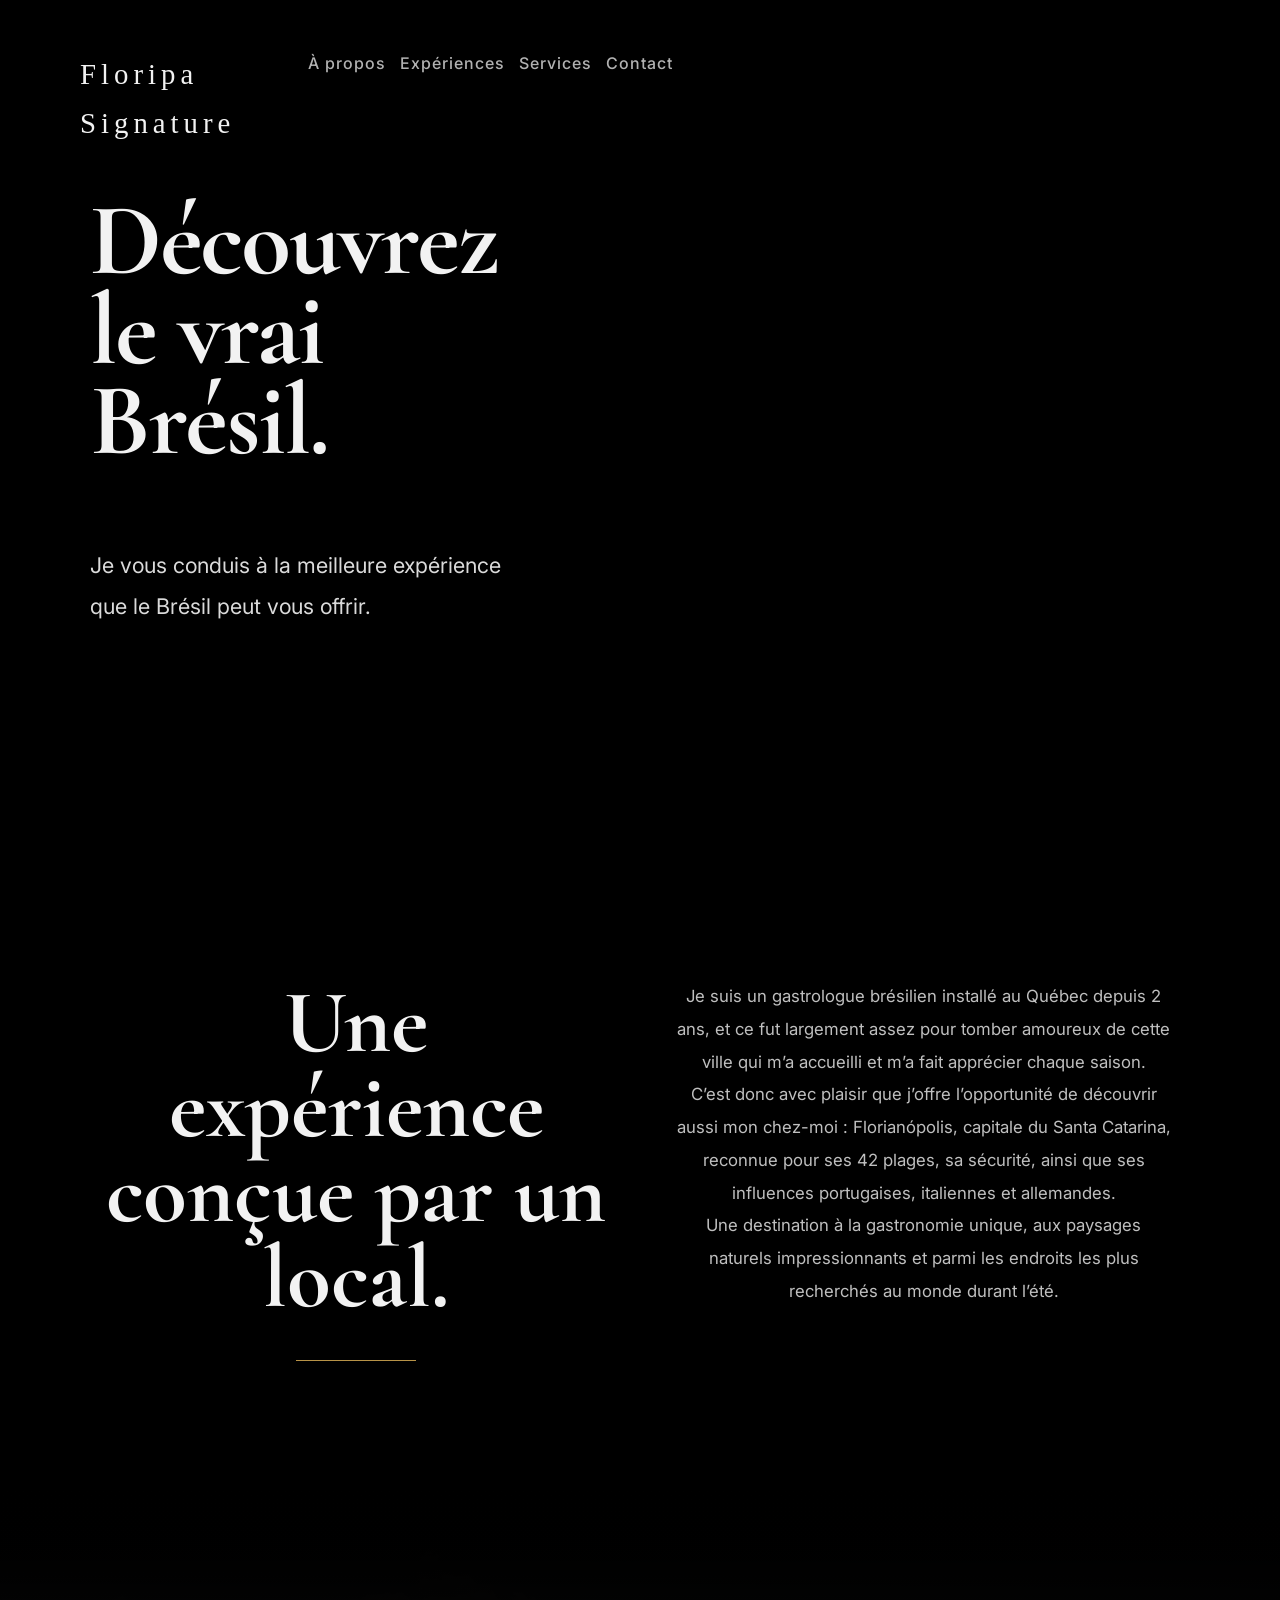
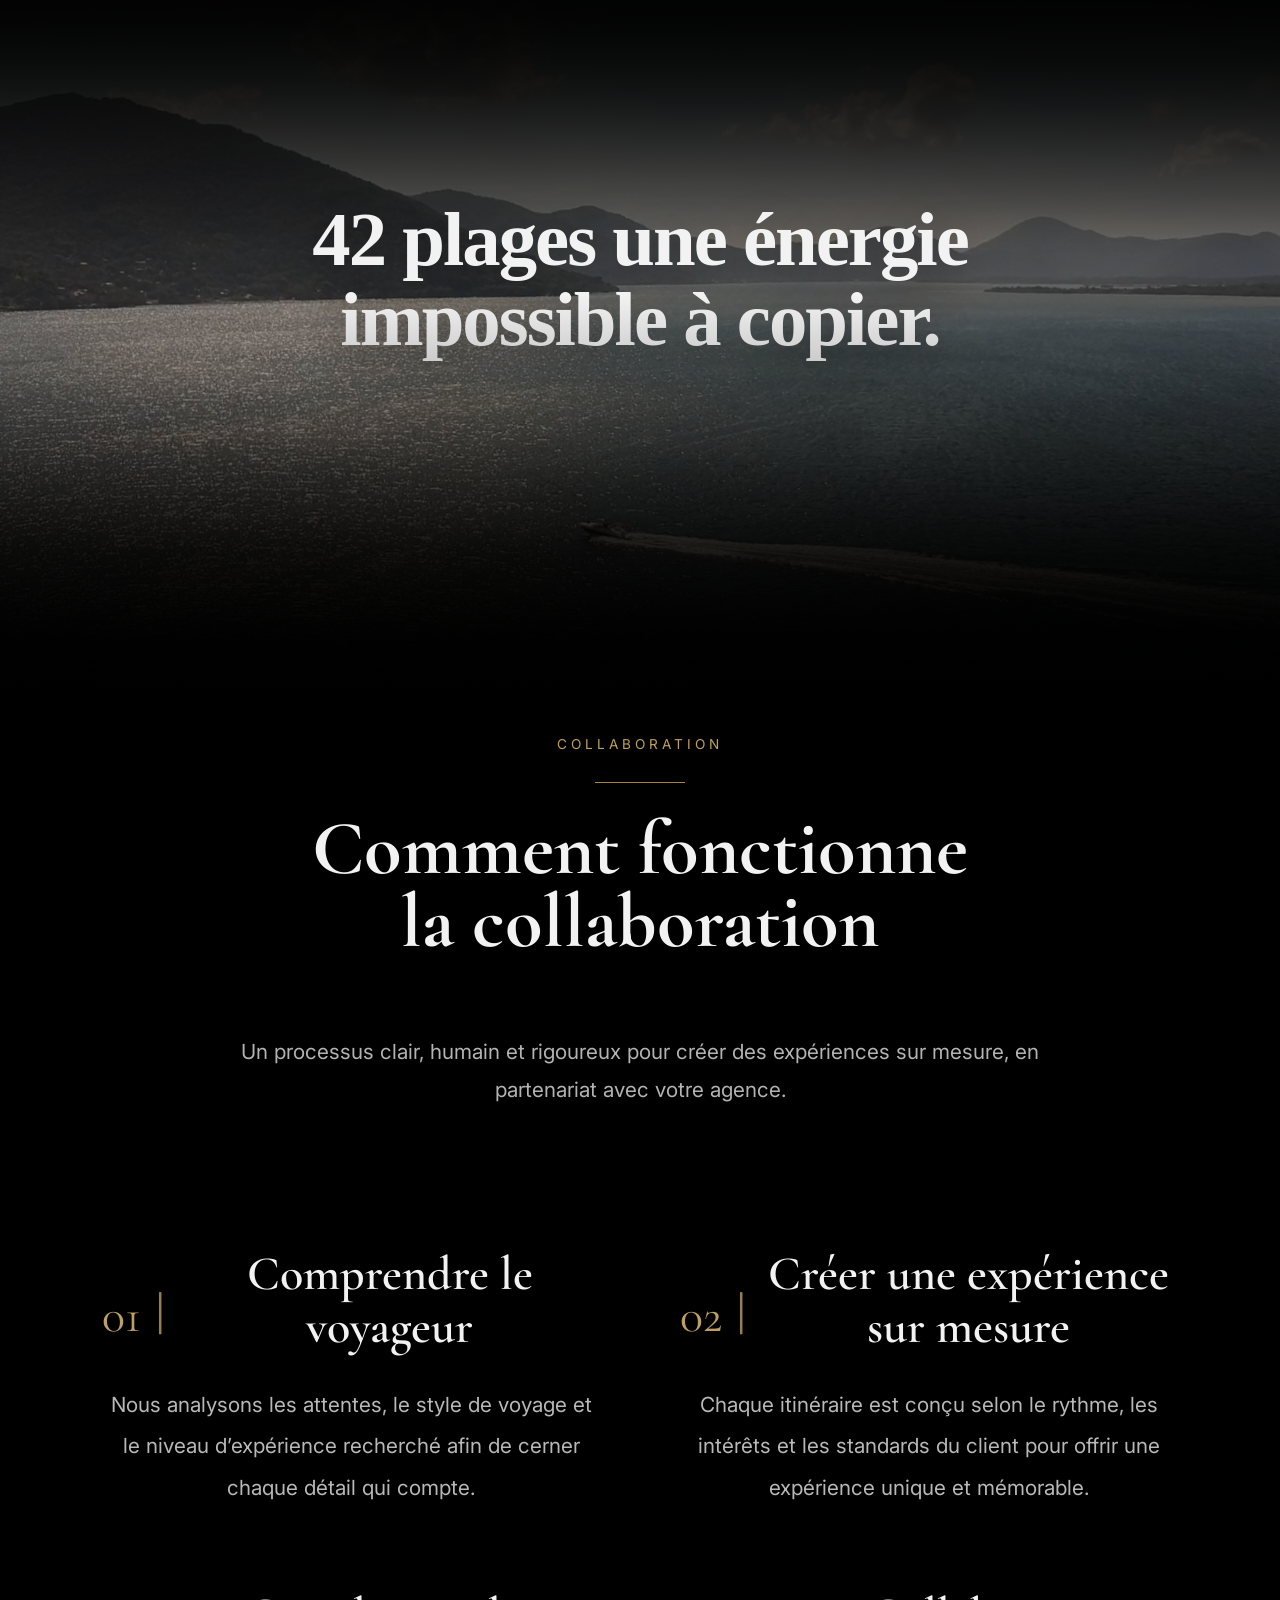
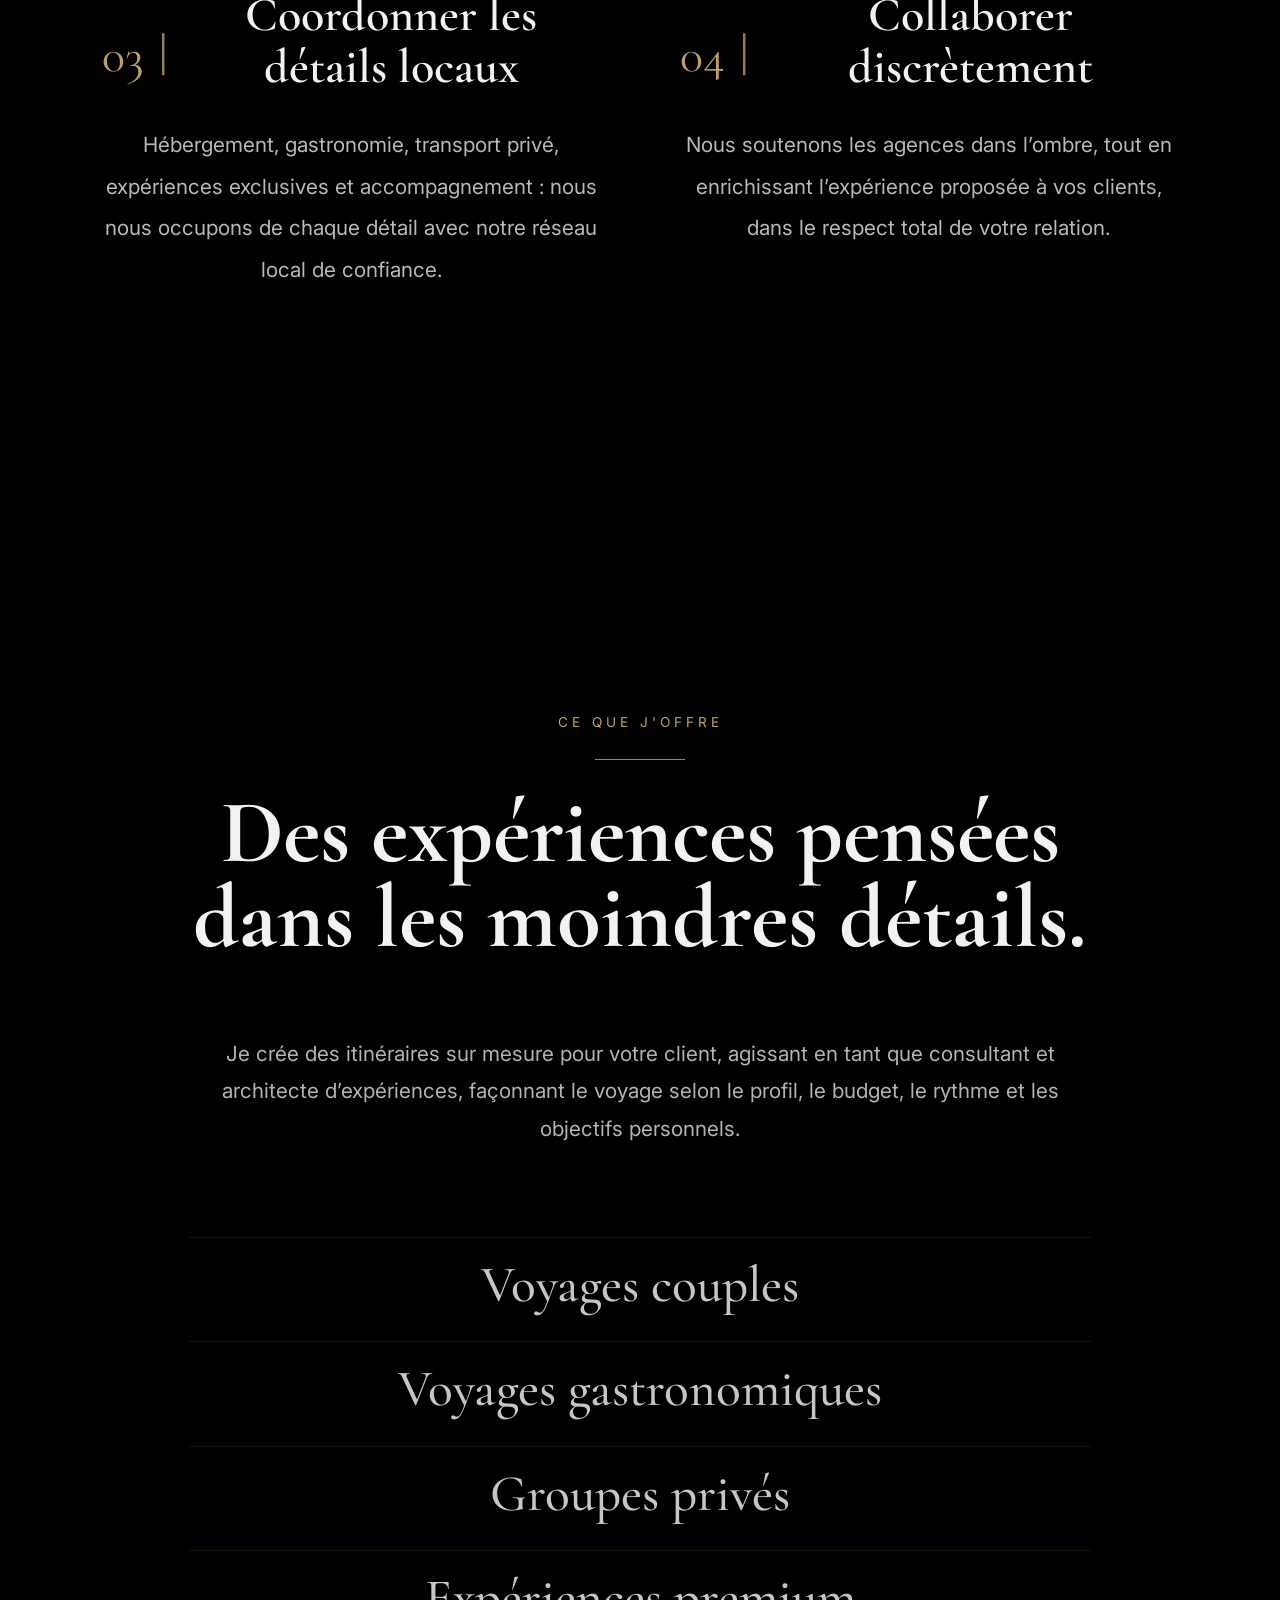
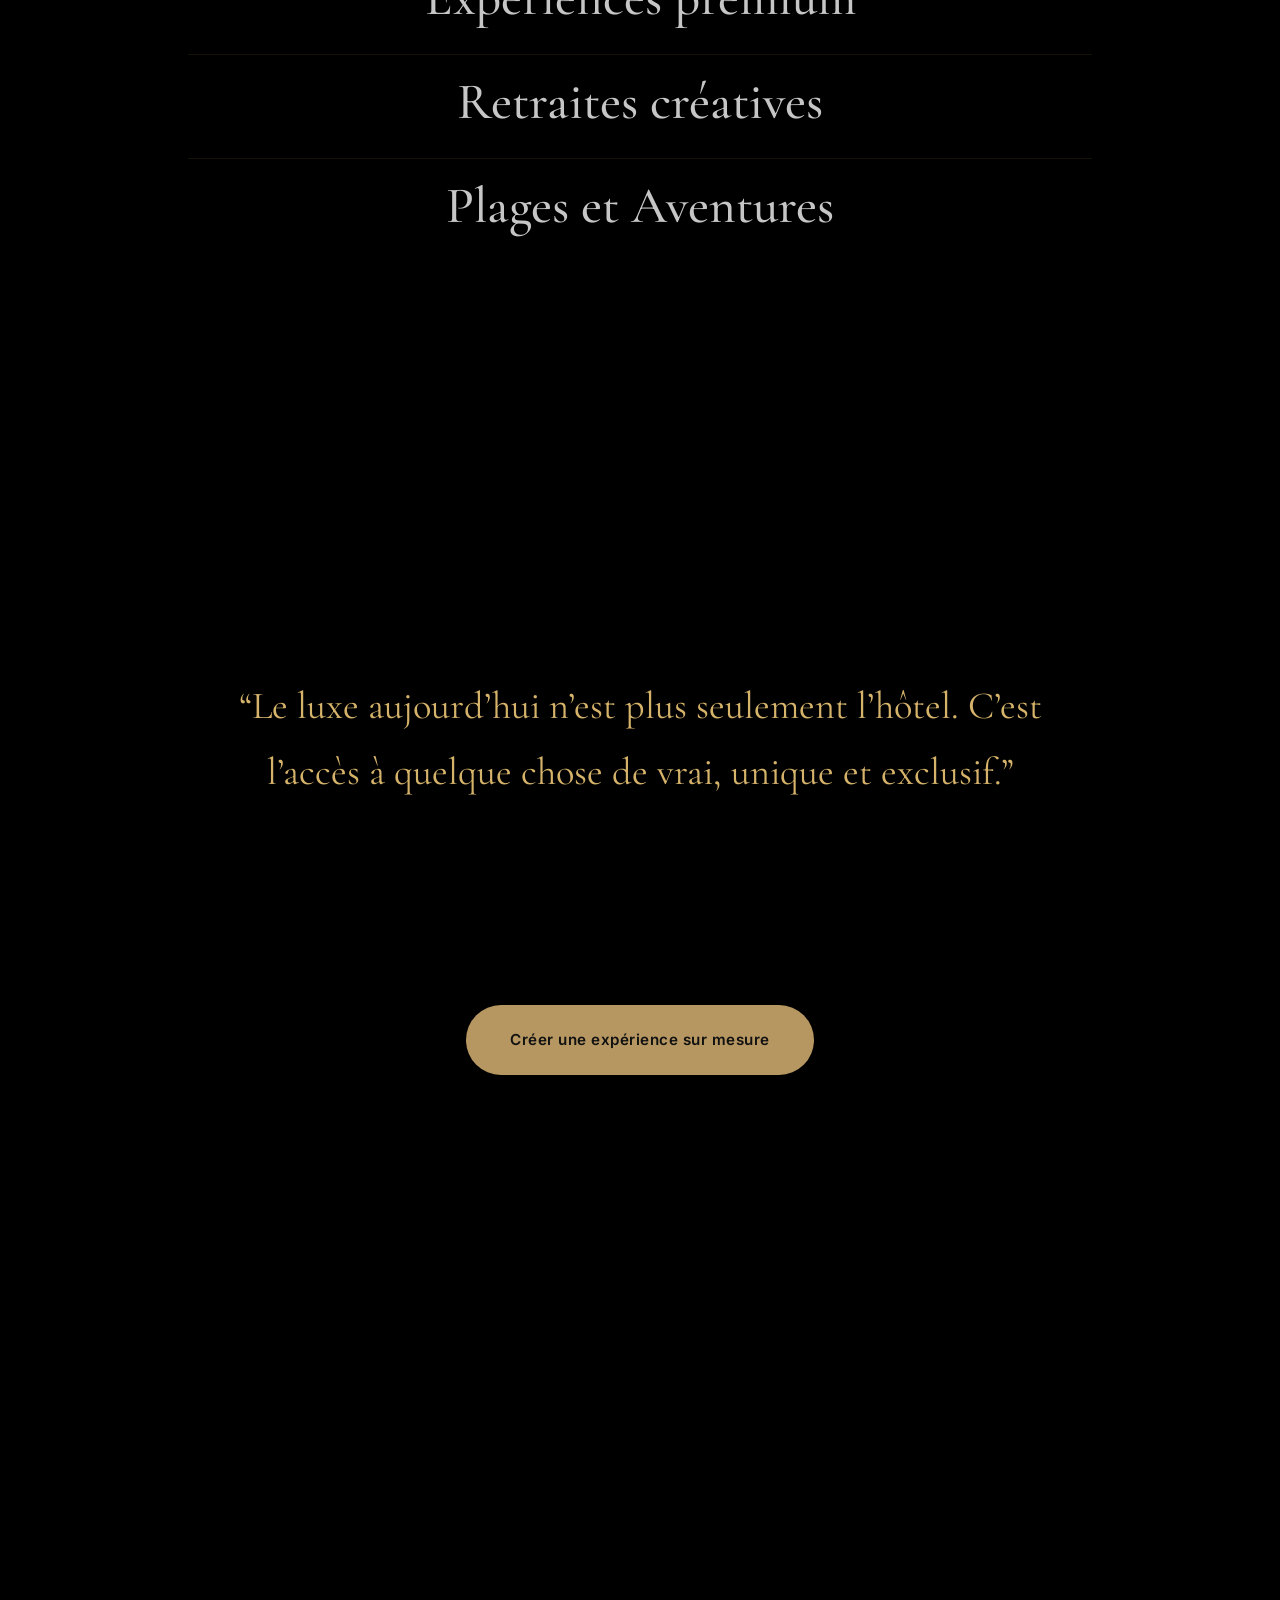
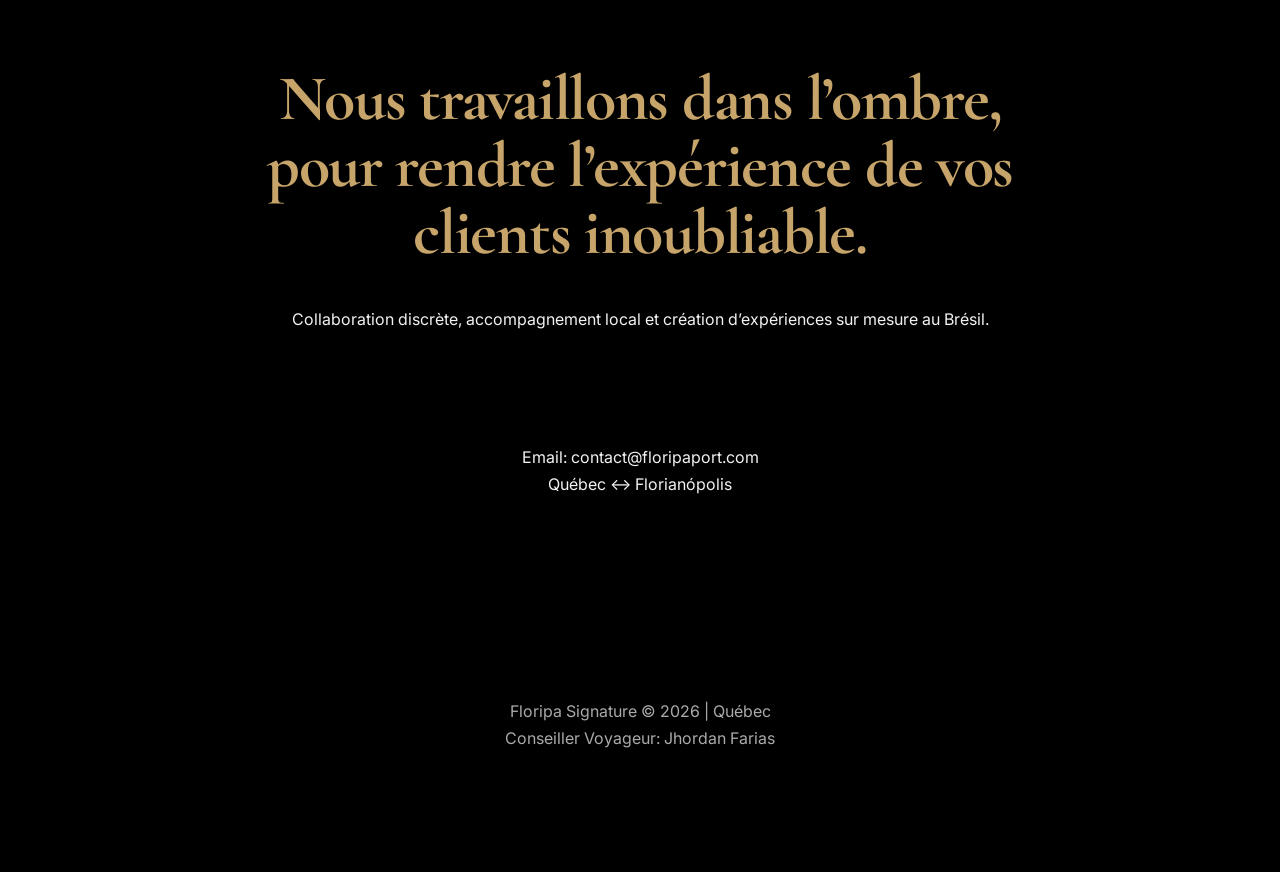
==== index.html @ 0a6359af "Refine cinematic CTA section and responsive luxury spacing" ====
<!DOCTYPE html>
<html lang="fr">
<head>

<meta charset="UTF-8">
<meta name="viewport" content="width=device-width, initial-scale=1.0">

<title>Floripa Port | Expériences Premium au Brésil</title>
<link rel="stylesheet" href="style.css">
<link rel="preconnect" href="https://fonts.googleapis.com">
<link rel="preconnect" href="https://fonts.gstatic.com" crossorigin>
<link href="https://fonts.googleapis.com/css2?family=Cormorant+Garamond:wght@300;400;500;600;700&family=Inter:wght@300;400;500;700&display=swap" rel="stylesheet"></head>
<body>
    
<header class="hero">

<video
    autoplay
    muted
    loop
    playsinline
    webkit-playsinline
    preload="metadata"
    poster="images/mobile-hero.jpg"
    class="hero-video"
>
    <source src="videos/floripa.mp4" type="video/mp4">

</video>

<div class="hero-grain"></div>

<nav>
        <div class="logo">Floripa Signature</div>
        <ul>
            <li><a href="#about">À propos</a></li>
            <li><a href="#experiences">Expériences</a></li>
            <li><a href="#services">Services</a></li>
            <li><a href="#contact">Contact</a></li>
        </ul>
    </nav>

    <div class="hero-content">
        <h1>Découvrez<br>
            le vrai<br>
            Brésil.
        </h1>


        <p class="subtitle">
            Je vous conduis à la meilleure expérience que le Brésil peut vous offrir.
        </p>




    </div>

    
</header>

<section class="section dark local-section" id="about">
    <div class="container">
        <div class="two-columns">
            <div>
                <h2>Une expérience conçue par un local.</h2>
                
            </div>
            <div>
                <p>
Je suis un gastrologue brésilien installé au Québec depuis 2 ans, et ce fut largement assez pour tomber amoureux de cette ville qui m’a accueilli et m’a fait apprécier chaque saison.
</p>

<p>
C’est donc avec plaisir que j’offre l’opportunité de découvrir aussi mon chez-moi : Florianópolis, capitale du Santa Catarina, reconnue pour ses 42 plages, sa sécurité, ainsi que ses influences portugaises, italiennes et allemandes.
</p>

<p>
Une destination à la gastronomie unique, aux paysages naturels impressionnants et parmi les endroits les plus recherchés au monde durant l’été.
</p>
                </p>
            </div>
        </div>
    </div>
</section>

<section class="section image-break">

    <div class="overlay">

        <h2>42 plages une énergie impossible à copier.</h2>        
        <div class="texture"></div>

    </div>

</section>

<section class="section" id="experiences">

    <div class="container">

<section class="process-section fade-section">

    <div class="section-header">

        <span class="section-tag">COLLABORATION</span>
    
        <h2>
            Comment fonctionne <br>
            la collaboration
        </h2>
        <p class="process-intro">

    Un processus clair, humain et rigoureux pour créer
    des expériences sur mesure, en partenariat avec votre agence.
</p>

    </div>

    <div class="process-grid">

<div class="process-item fade-up">

    <div class="process-content">

        <div class="process-inline">

            <span class="process-number">01</span>

            <span class="process-pipe">|</span>

            <h3>Comprendre le voyageur</h3>

        </div>

        <p>
            Nous analysons les attentes, le style de
            voyage et le niveau d’expérience
            recherché afin de cerner chaque détail
            qui compte.
        </p>

    </div>

</div>

<div class="process-item fade-up">

    <div class="process-content">

        <div class="process-inline">

            <span class="process-number">02</span>

            <span class="process-pipe">|</span>

            <h3>Créer une expérience sur mesure</h3>

        </div>

        <p>
            Chaque itinéraire est conçu selon le rythme,
            les intérêts et les standards du client pour
            offrir une expérience unique et mémorable.
        </p>

    </div>

</div>

<div class="process-item fade-up">

    <div class="process-content">

        <div class="process-inline">

            <span class="process-number">03</span>

            <span class="process-pipe">|</span>

            <h3>Coordonner les détails locaux</h3>

        </div>

        <p>
            Hébergement, gastronomie, transport privé,
            expériences exclusives et accompagnement :
            nous nous occupons de chaque détail avec
            notre réseau local de confiance.
        </p>

    </div>

</div>

<div class="process-item fade-up">

    <div class="process-content">

        <div class="process-inline">

            <span class="process-number">04</span>

            <span class="process-pipe">|</span>

            <h3>Collaborer discrètement</h3>

        </div>

        <p>
            Nous soutenons les agences dans l’ombre,
            tout en enrichissant l’expérience proposée
            à vos clients, dans le respect total de
            votre relation.
        </p>

    </div>

</div>

</section>


<section class="section gold-section" id="services">

    <div class="container">

        <div class="section-header">

            <span class="section-tag">
                CE QUE J'OFFRE
            </span>

            <h2>
    Des expériences pensées<br>
    dans les moindres détails.
            </h2>

            <p class="process-intro">

                Je crée des itinéraires sur mesure pour votre client, agissant en tant que consultant et architecte d’expériences, façonnant le voyage selon le profil, le budget, le rythme et les objectifs personnels.

            </p>

        </div>

        <div class="services-editorial">

    <h3>Voyages couples</h3>

    <h3>Voyages gastronomiques</h3>

    <h3>Groupes privés</h3>

    <h3>Expériences premium</h3>

    <h3>Retraites créatives</h3>

    <h3>Plages et Aventures</h3>

</div>

    </div>

</section>

<section class="section testimonial">
    <div class="container">
        <blockquote>
            “Le luxe aujourd’hui n’est plus seulement l’hôtel.
            C’est l’accès à quelque chose de vrai, unique et exclusif.”
        </blockquote>
    </div>
</section>

<section class="final-cta section">

    <a href="planification.html" class="final-cta-button">
        Créer une expérience sur mesure
    </a>

</section>

<section class="section contact-section" id="contact">
    <div class="container">

        <h2>
    Nous travaillons dans l’ombre,<br>
    pour rendre l’expérience de vos clients inoubliable.
        </h2>

        <p>
    Collaboration discrète, accompagnement local
    et création d’expériences sur mesure au Brésil.
       </p>

        <div class="contact-box">
            <p>Email: contact@floripaport.com</p>
            <p>Québec ↔ Florianópolis</p>
        </div>
    </div>
</section>

<footer>
    <p>Floripa Signature © 2026 | Québec</p> 
        </p>Conseiller Voyageur: Jhordan Farias</p>
</footer>

<script>

const faders = document.querySelectorAll('.fade-up');

const appearOnScroll = new IntersectionObserver((entries) => {

    entries.forEach((entry) => {

        if(entry.isIntersecting){

            entry.target.classList.add('show');

        }

    });

}, {
    threshold:0.15
});

faders.forEach((fader) => {

    appearOnScroll.observe(fader);

});

</script>

</body>

</html>
---- style.css ----
*{
    margin:0;
    padding:0;
    box-sizing:border-box;
}

html{
    scroll-behavior:smooth;
}

html,
body{
    overflow-x:hidden;
    width:100%;
}
body{
    background:#000;
    color:#f2f2f2;
    font-family:'Inter', sans-serif;
    line-height:1.7;
}

.hero{
    position:relative;
    min-height:100vh;

    overflow:hidden;

    background:#000;

    isolation:isolate;

    overflow:hidden;
}


.hero-video{
    position:absolute;
    inset:0;

    width:100%;
    height:100%;

    object-fit:cover;

    will-change:transform;

    display:block;

    z-index:0;
}

.hero-grain{

    position:absolute;

    inset:0;

    background-image:
    url("https://www.transparenttextures.com/patterns/asfalt-dark.png");

    opacity:.035;

    mix-blend-mode:soft-light;

    pointer-events:none;

    z-index:1;
}

.hero::after{
    content:"";

    position:absolute;

    left:0;
    right:0;
    bottom:0;

    height:180px;

    background:linear-gradient(
        to bottom,
        rgba(0,0,0,0) 0%,
        rgba(0,0,0,.18) 30%,
        rgba(0,0,0,.55) 65%,
        rgba(0,0,0,1) 100%
    );

    z-index:1;

    pointer-events:none;
}

.hero-content{
    position:relative;
    z-index:2;
}

nav{
    position:absolute;
    top:50px;
    left:0;

    width:100%;

    padding:0 80px;

    z-index:10;

    display:flex;
    justify-content:space-between;
    align-items:flex-start;
}


.logo{
    font-family:'Playfair Display', serif;
     font-size:1.8rem;
    letter-spacing:5px;
    font-weight:500;
}

nav ul{
    display:flex;
    flex-direction:row;
    flex-wrap:wrap;
    gap:14px;

    width:100%;

    justify-content:flex-start;
    align-items:center;

    list-style:none;
}

nav a{

    color:rgba(255,255,255,.82);

    font-size:1rem;

    letter-spacing:1px;

    font-weight:500;

    opacity:.85;

    text-decoration:none;

    transition:.35s ease;

    position:relative;
}

nav a:hover{

    color:#c6a46a;

    opacity:1;
}

.hero-content{
    position:relative;
    z-index:2;
    transform:translateY(35px);

    width:100%;
    max-width:520px;

    padding-left:7%;
    padding-top:140px;

    animation:fadeUp 1.2s ease;
}

.tag{
    text-transform:uppercase;
    letter-spacing:4px;
    color:#d6b36a;
    margin-bottom:20px;
}

h1{
    font-family:'Cormorant Garamond', serif;
    font-size:clamp(3.2rem, 8vw, 7rem);
    line-height:0.88;
    letter-spacing:-2px;
    margin-top:20px;
    margin-bottom:10px;

    text-shadow:
    0 4px 18px rgba(0,0,0,.35),
    0 1px 2px rgba(0,0,0,.25);

    animation:fadeUp 1.2s ease;
}

.subtitle{
    margin-top:80px;

    font-size:1.35rem;
    max-width:540px;
    opacity:.9;
    line-height:1.9em;

    text-shadow:
    0 2px 12px rgba(0,0,0,.45);

}

.btn{

    display:inline-flex;

    align-items:center;
    justify-content:center;

    margin-top:45px;

    padding:18px 34px;

    border-radius:999px;

    background:rgba(198,164,106,.92);

    color:#111;

    font-weight:600;

    letter-spacing:.5px;

    text-decoration:none;

    backdrop-filter:blur(12px);

    box-shadow:
    0 10px 35px rgba(0,0,0,.28);

    transition:
    transform .45s cubic-bezier(.19,1,.22,1),
    background .35s ease,
    box-shadow .45s ease;
}

.btn:hover{

    transform:translateY(-4px);

    background:#d2b278;

    box-shadow:
    0 18px 45px rgba(0,0,0,.35);
}

.section{
    padding:80px 8%;
}

#services{

    padding-top:0;

    padding-bottom:0;
}

.dark{
    background:#000;

    position:relative;
    overflow:hidden;
    isolation:isolate;
}

.dark::before{
    content:'';
    position:absolute;
    top:0;
    left:0;

    width:100%;
    height:520px;

    z-index:1;
    pointer-events:none;

    background:linear-gradient(
    to bottom,
    rgba(0,0,0,0) 0%,
    rgba(0,0,0,0.12) 12%,
    rgba(0,0,0,0.28) 28%,
    rgba(0,0,0,0.52) 48%,
    rgba(0,0,0,0.78) 68%,
    rgba(0,0,0,0.94) 86%,
    #000 100%
);

}

.dark::after{
    content:'';
    position:absolute;
    bottom:0;
    left:0;

    width:100%;
    height:520px;

    z-index:1;
    pointer-events:none;

   background:linear-gradient(
    to top,
    rgba(0,0,0,0) 0%,
    rgba(0,0,0,0.12) 12%,
    rgba(0,0,0,0.28) 28%,
    rgba(0,0,0,0.52) 48%,
    rgba(0,0,0,0.78) 68%,
    rgba(0,0,0,0.94) 86%,
    #000 100%
);

}


.container{
    max-width:1200px;
    margin:auto;
    position:relative;
    z-index:3;
}

.two-columns{
    display:grid;
    grid-template-columns:1fr 1fr;
    gap:60px;
}

h2{
    font-family:'Playfair Display', serif;
    font-size:3rem;
    margin-bottom:30px;
}

.center{
    text-align:center;
}

.cards{

    display:flex;

    flex-direction:column;

    gap:40px;

    margin-top:40px;

}

.card{

    background:transparent;

    border:none;

    padding:0;

    border-radius:0;

    transition:.4s ease;

    position:relative;

    overflow:visible;

    text-align:left;
}

.card::before{

    content:'';

    position:absolute;

    top:0;
    left:-100%;

    width:120%;
    height:1px;

    background:linear-gradient(
        to right,
        transparent,
        rgba(212,175,55,.6),
        transparent
    );

    transition:.8s ease;
}

.card:hover{

    transform:translateX(12px);

}

.card:hover h3{

    color:#d6b36a;
}

.card h3{

    font-family:'Cormorant Garamond', serif;

    font-size:clamp(2.2rem, 4vw, 3.5rem);

    font-weight:500;

    line-height:1;

    letter-spacing:-1px;

    color:#f5f1ea;

    margin-bottom:40px;

    transition:.4s ease;
}

.image-break{

margin-bottom:-90px;
    
    position:relative;

    isolation:isolate;

    min-height:90vh;

    padding:0;

    z-index:2;

background-image:
linear-gradient(
    to bottom,

    rgba(0,0,0,1) 0%,
    rgba(0,0,0,0.96) 10%,
    rgba(0,0,0,0.82) 22%,
    rgba(0,0,0,0.55) 38%,
    rgba(0,0,0,0.18) 52%,

    rgba(0,0,0,0.18) 68%,
    rgba(0,0,0,0.45) 82%,
    rgba(0,0,0,0.72) 92%,
    rgba(0,0,0,0.92) 97%,
    rgba(0,0,0,1) 100%
),

url("images/lagoa-hero.jpg");

    background-size:cover;
    background-position:center;
    background-repeat:no-repeat;

    display:flex;
    align-items:center;
    justify-content:center;

    text-align:center;

    overflow:visible;

}

#experiences{
    margin-top:-420px;
    padding-top:0;
    position:relative;
    z-index:5;
}

#experiences .container{
    padding-top:420px;
}

.image-break::before{
    content:'';
    position:absolute;
    top:0;
    left:0;

    width:100%;
    height:380px;

    pointer-events:none;
    z-index:2;

    background:linear-gradient(
        to bottom,
        #000 0%,
        rgba(0,0,0,0.96) 18%,
        rgba(0,0,0,0.82) 38%,
        rgba(0,0,0,0.55) 58%,
        rgba(0,0,0,0.18) 82%,
        rgba(0,0,0,0) 100%
    );
}

.image-break::after{
    content:'';
    position:absolute;
    bottom:0;
    left:0;

    width:100%;
    height:420px;

    pointer-events:none;
    z-index:2;

    background:
    linear-gradient(
        to top,
        #000 0%,
        rgba(0,0,0,0.96) 18%,
        rgba(0,0,0,0.82) 38%,
        rgba(0,0,0,0.55) 58%,
        rgba(0,0,0,0.18) 82%,
        rgba(0,0,0,0) 100%
    );
}

.image-break .texture{
    position:absolute;
    inset:0;

    background-image:
    url("https://www.transparenttextures.com/patterns/asfalt-dark.png");

    opacity:0.08;

    mix-blend-mode:soft-light;

    pointer-events:none;

    z-index:3;
}

.overlay h2{

    font-size:clamp(3rem, 6vw, 5.5rem);

    max-width:900px;

    line-height:1.05;

    letter-spacing:-2px;

    font-family:'Playfair Display', serif;

    text-shadow:0 15px 45px rgba(0,0,0,0.45);

    animation:fadeText 2s ease;

    position:relative;
    display:flex;
    
    align-items:center;
    
    justify-content:center;
    
    min-height:90vh;

z-index:2;

}

.gold-section{

    background:#000;

    padding-top:80px;

    padding-bottom:120px;
}


.section-tag{

    display:block;

    font-size:.85rem;

    letter-spacing:4px;

    margin-bottom:30px;

    color:#d6b36a;

    opacity:.9;
}

.section-header{

    text-align:center;
}

/* SERVICES EDITORIAL */

.services-editorial{

    margin-top:90px;

    display:flex;

    flex-direction:column;

    gap:8px;
}

.services-editorial h3{

    font-family:'Cormorant Garamond', serif;

    font-size:clamp(2rem, 4vw, 3.2rem);

    font-weight:500;

    line-height:1;

    color:#f2f2f2;

    opacity:.82;

    transition:.4s ease;

    text-align:center;

    padding:22px 0;

    border-top:1px solid rgba(212,175,55,.12);
}

.services-editorial h3:hover{

    color:#d6b36a;

    letter-spacing:1px;

    opacity:1;
}

#services h2{

    text-align:center;

    font-family:'Cormorant Garamond', serif;

    font-size:clamp(4rem, 7vw, 6.5rem);

    line-height:.95;

    margin-bottom:10px;
}

.local-section{

    text-align:center;
}

.local-section h2{

    max-width:900px;

    margin:0 auto 34px;

    font-family:'Cormorant Garamond', serif;

    font-size:clamp(4rem, 7vw, 6.5rem);

    line-height:.95;
}

.local-section h2::after{

    content:'';

    display:block;

    width:120px;
    height:1px;

    background:#b89347;

    margin:40px auto 0;
}

.local-section p{

    max-width:900px;

    margin:0 auto;

    font-size:1.2rem;

    line-height:2;

    color:rgba(255,255,255,.75);
}

.local-section p{

    font-size:1.05rem;

    line-height:1.95;

    max-width:100%;

    padding:0 6px;
}

.testimonial{

    text-align:center;

    padding-top:0;
}


blockquote{

    font-family:'Cormorant Garamond', serif;
    font-size:2.4rem;
    max-width:900px;
    margin:auto;
    color:#d6b36a;
}

.contact-section h2{

    font-size:clamp(3rem, 5vw, 5.2rem);

    line-height:1.05;

    max-width:1100px;

    margin:0 auto 40px;

    font-family:'Cormorant Garamond', serif;

    color:#c6a46a;

    letter-spacing:-0.02em;

    text-wrap:balance;

    text-align:center;
}

.contact-section{

    text-align:center;

    padding-bottom:120px;
}

.contact-box{

    margin:70px auto 0;

    background:#000;

    padding:40px 20px;

    border-radius:20px;

    text-align:center;

    max-width:700px;
}

/* FINAL CTA */

.final-cta{

    display:flex;

    justify-content:center;

    align-items:center;

    padding:120px 24px 90px;

    background:#000;
}

.final-cta-button{

    display:inline-flex;

    align-items:center;

    justify-content:center;

    padding:22px 44px;

    border-radius:999px;

    background:rgba(198,164,106,.92);

    color:#111;

    font-size:.95rem;

    font-weight:600;

    letter-spacing:.5px;

    text-decoration:none;

    transition:
    transform .45s cubic-bezier(.19,1,.22,1),
    background .35s ease,
    box-shadow .45s ease;

    box-shadow:
    0 12px 35px rgba(0,0,0,.28);
}

.final-cta-button:hover{

    transform:translateY(-4px);

    background:#d2b278;

    box-shadow:
    0 20px 45px rgba(0,0,0,.35);
}

footer{
    padding:40px;
    text-align:center;
    opacity:.7;
}


/* RESPONSIVIDADE */

@keyframes fadeText{

    from{
        opacity:0;
        transform:translateY(40px);
    }

    to{
        opacity:1;
        transform:translateY(0);
    }
}

/* SCROLL FADE */

.fade-up{

    opacity:0;

    transform:translateY(30px);

    transition:
opacity 1.4s ease,
transform 1.4s cubic-bezier(.19,1,.22,1);
}

.fade-up.show{

    opacity:1;

    transform:translateY(0);
}

/* PROCESS SECTION */

.process-section{

    padding:18px 0 0;
    background:#000;
    position:relative;
    overflow:hidden;
}

.process-section .hero-video{
    position:absolute;
    inset:0;
    width:100%;
    height:100%;
    object-fit:cover;
    z-index:0;
}

.process-grid{

    display:grid;
    
    grid-template-columns:repeat(2, minmax(0, 1fr));

    gap:80px 80px;

    margin-top:140px;

    width:100%;

    max-width:1600px;

    margin-left:auto;
    
    margin-right:auto;
}

.process-item p{

    font-size:1.25rem;
    line-height:2;
    color:rgba(255,255,255,.82);
    max-width:520px;
}

.process-item{
    display:flex;
    align-items:flex-start;
    gap:50px;
    text-align:center;
}



.process-number{

    font-size:7rem;
    color:#c8a96b;
    opacity:.95;

    line-height:.9;
    min-width:120px;

    font-family:'Cormorant Garamond', serif;
}
.process-inline{

    display:flex;

    align-items:center;

    justify-content:flex-start;

    gap:14px;

    flex-wrap:nowrap;
}

.process-pipe{

    color:#c8a96b;

    font-size:2.2rem;

    opacity:.75;

    transform:translateY(-2px);

}

.process-divider{

    width:70px;

    height:1px;

    background:#c8a96b;

    opacity:.7;
}

.process-inline .process-number{

    font-size:3rem;

    min-width:auto;

    line-height:1;
}

.process-inline h3{

    margin-bottom:0;
}

.process-content{

    max-width:700px;

    position:relative;

    z-index:2;

    margin:0 auto;
}

.process-item h3{

    font-size:3rem;
    line-height:1.1;
    margin-bottom:30px;
    font-family:'Cormorant Garamond', serif;
    font-weight:600;
}

.process-content p{

    font-size:1.30rem;

    line-height:2;

    color:rgba(255,255,255,.72);
}

.process-intro{

    max-width:850px;

    margin:75px auto 0;

    text-align:center;

    font-size:1.3rem;

    line-height:1.8;

    color:rgba(255,255,255,.7);
}

.section-tag::after{

    content:'';

    display:block;

    width:90px;
    height:1px;

    background:#b89347;

    margin:25px auto 0;
}

.process-section h2{

    font-size:clamp(4rem, 6vw, 6.5rem);

    line-height:.95;

    font-family:'Cormorant Garamond', serif;

    max-width:900px;

    margin:0 auto;
}

/*form section */

.planning-form-section{
    padding:80px 8% 100px;
    margin-top:-40px;
}

select option{
    background:#0a0a0a;
    color:white;
}

.planning-form{
    max-width:900px;
    margin:auto;
}

.form-group{
    display:flex;
    flex-direction:column;
    margin-bottom:40px;
}

.form-group label{
    margin-bottom:14px;
    font-size:.9rem;
    letter-spacing:2px;
    text-transform:uppercase;
    color:#c8a96b;
}

.form-group input,
.form-group select,
.form-group textarea{

    background:transparent;
    border:1px solid rgba(255,255,255,.12);

    padding:22px;

    color:white;

    font-size:1rem;

    border-radius:18px;

    outline:none;

    transition:.4s ease;
}

.form-group textarea{
    min-height:220px;
    resize:none;
}

.form-group input:focus,
.form-group select:focus,
.form-group textarea:focus{

    border-color:#c8a96b;

    box-shadow:0 0 30px rgba(200,169,107,.08);
}

.gold-button{

    display:inline-flex;
    align-items:center;
    justify-content:center;

    padding:24px 48px;

    border-radius:999px;

    background:#c8a96b;
    color:black;

    font-size:1rem;
    font-weight:600;

    letter-spacing:1px;

    transition:.4s ease;

    cursor:pointer;

    margin-top:40px;
}

.gold-button:hover{

    transform:translateY(-4px);

    box-shadow:
    0 10px 40px rgba(200,169,107,.25);
}

/* HERO FORM PAGE */

.form-hero{
    position:relative;
    min-height:100vh;

    overflow:visible;

    display:flex;
    flex-direction:column;
}

.form-hero .hero-video{
    position:absolute;
    top:0;
    left:0;

    width:100%;
    height:100%;

    object-fit:cover;

    z-index:0;
}

.hero-overlay{
    position:absolute;
    inset:0;

    background:linear-gradient(
        to bottom,
        rgba(0,0,0,.35),
        rgba(0,0,0,.55),
        #000
    );

    z-index:1;
}

.form-hero nav{
    position:absolute;
    top:50px;
    left:0;

    width:100%;

    padding:0 80px;

    z-index:10;

    display:flex;
    justify-content:space-between;
    align-items:flex-start;
}

.form-hero nav ul{
    list-style:none;
}

.form-hero nav a{
    color:white;
    text-decoration:none;

    font-size:.9rem;
    letter-spacing:2px;
    text-transform:uppercase;

    opacity:.8;
    transition:.3s;
}

.form-hero nav a:hover{
    opacity:1;
    color:#c8a96b;
}

.form-hero-content{
    position:relative;
    z-index:3;

    max-width:900px;

    margin:auto;

    padding-top:180px;
    padding-left:20px;
    padding-right:20px;

    text-align:center;

    color:white;
}

.form-hero-content .mini-label{
    color:#c8a96b;

    letter-spacing:4px;
    text-transform:uppercase;
    font-size:.8rem;
}

.form-hero-content h1{
    font-size:clamp(4rem, 7vw, 7rem);

    line-height:.95;

    margin-top:25px;
    margin-bottom:35px;
}

.form-hero-content p{
    max-width:700px;

    margin:auto;

    font-size:1.15rem;
    line-height:1.9;

    color:rgba(255,255,255,.78);
}

.checkbox-group{
    display:flex;
    flex-wrap:wrap;
    gap:16px;
    margin-top:20px;
}

.checkbox-item{
    display:flex;
    align-items:center;
    gap:10px;

    border:1px solid rgba(255,255,255,.12);

    padding:14px 18px;

    border-radius:100px;

    cursor:pointer;

    transition:.3s;

    color:white;

    font-size:.95rem;
}

.checkbox-item:hover{
    border-color:#c8a96b;
    background:rgba(255,255,255,.03);
}

.checkbox-item input{
    accent-color:#c8a96b;

    width:16px;
    height:16px;
}

.back-button{
    display:flex;
    align-items:center;
}


@media (max-width:768px){

   nav{

    padding:0 24px 24px;

    display:flex;

    flex-direction:column-reverse;

    gap:18px;

    align-items:flex-start;

    width:100%;

    position:relative;

    z-index:10;
}
    .logo{

    font-family:'Cormorant Garamond', serif;
    font-weight:600;
    font-size:1.15rem;
    letter-spacing:2px;
    line-height:1.2;

    color:#111;

    font-weight:500;

    text-transform:uppercase;

    position:relative;
    z-index:10;

   }

    nav ul{

    display:flex;

    flex-direction:row;

    flex-wrap:wrap;

    gap:18px;

    width:100%;

    justify-content:flex-start;

    align-items:center;

    margin-top:10px;
}

    .hero-content{

        padding:120px 24px 90px;
        max-width:100%;
        transform:none;
        position:relative;
        z-index:2;
    }

    h1{
    font-size:4.2rem;

    line-height:.88;

    letter-spacing:-2px;
}

   .subtitle{
    margin-top:40px;
    font-size:1rem;
    line-height:1.8;
    max-width:90%;

    }

    .btn{
    width:auto;
    min-width:200px;

    text-align:center;

    padding:16px 28px;

    font-size:1rem;

    margin-top:36px;

    }

    .section{
        padding:18px 24px;
    }

    .two-columns{
        grid-template-columns:1fr;
        gap:40px;
    }

    .process-grid{
        grid-template-columns:1fr;
        gap:18px;
    }

    .process-item{
        flex-direction:column;
        gap:24px;
        border-top:1px solid rgba(212,175,55,.18);
        padding-top:12px;

    }

    .process-left{
        align-items:center;
    }

    .process-line{
        display:none;
    }

    .process-number{
        font-size:4rem;
        min-width:auto;
        min-width:120px;
    }

    .process-item h3{
        font-size:2rem;
    }

    .process-content{
        max-width:100%;
    }

    .process-content p{
        font-size:1rem;
        line-height:1.8;
    }

    .services-grid{
        grid-template-columns:1fr;
    }

    .cards{
        grid-template-columns:1fr;
    }

    .contact-box{
        padding:30px 20px;
    }

    .checkbox-group{
        flex-direction:column;
    }

    .back-button{
    display:flex !important;

    }

    .hero{
    min-height:100svh;

    }

    .hero-video{
    display:block;
    object-position:center;
   
    }

    .hero-content{
    position:relative;
    z-index:2;
    
   }

   nav a{

    color:#111 !important;

    text-decoration:none;

    font-size:.95rem;

    letter-spacing:.5px;
}


 #services{

    padding-top:0;

    padding-bottom:0;

    margin-top:-240px;
}

.services-editorial{
    gap:14px;
}

.services-editorial h3{
    padding:14px 0;
}

.testimonial.section{
    padding-top:0 !important;
    margin-top:-90px;
}

.contact-section{
    margin-top:-220px;
}

blockquote{
    font-size:2rem;
    line-height:1.5;
}


.testimonial.section{
    padding-top:0;
    padding-bottom:0px;
}

.testimonial{

    margin-top:-120px;
}

/* FINAL CTA MOBILE */

.final-cta{

    padding:90px 24px 60px;
}

.final-cta-button{

    width:100%;

    max-width:340px;

    padding:20px 28px;

    font-size:.92rem;

    text-align:center;
}

.contact-section{

    margin-top:-200px;
}

}
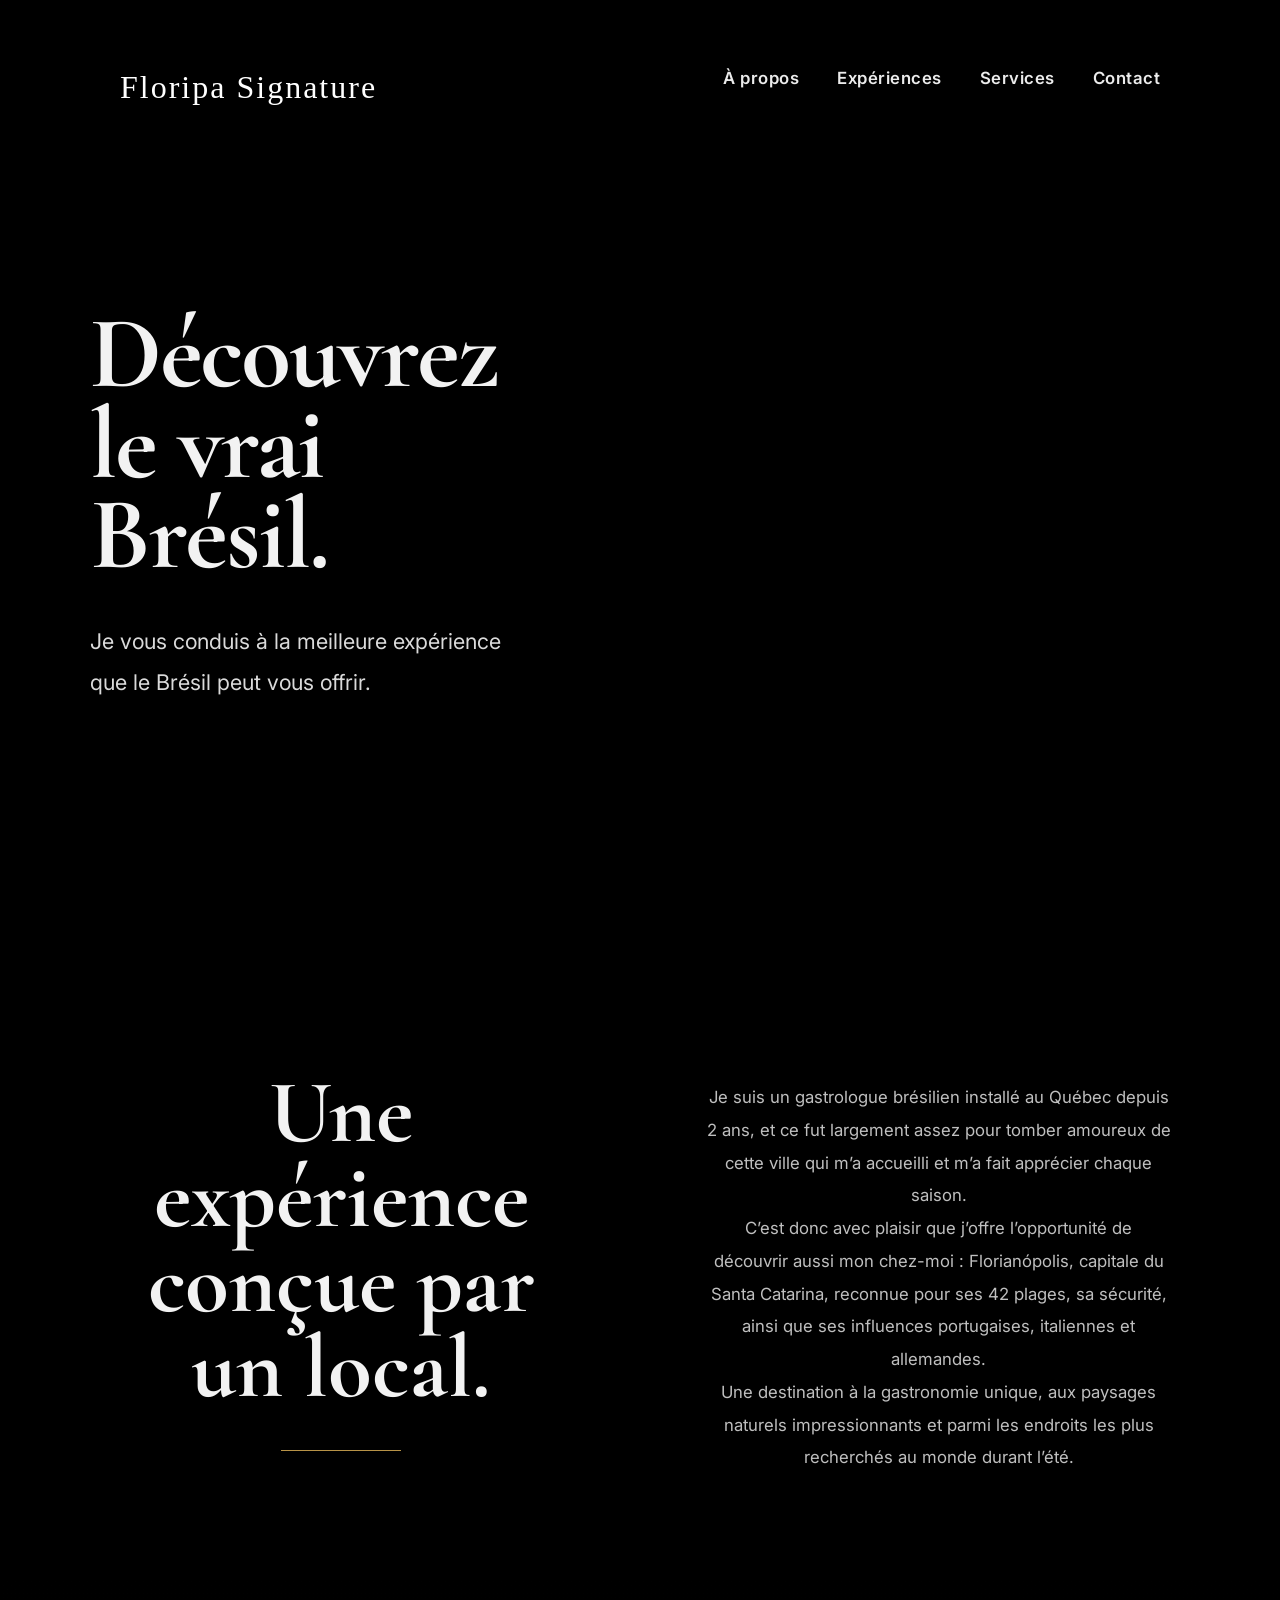
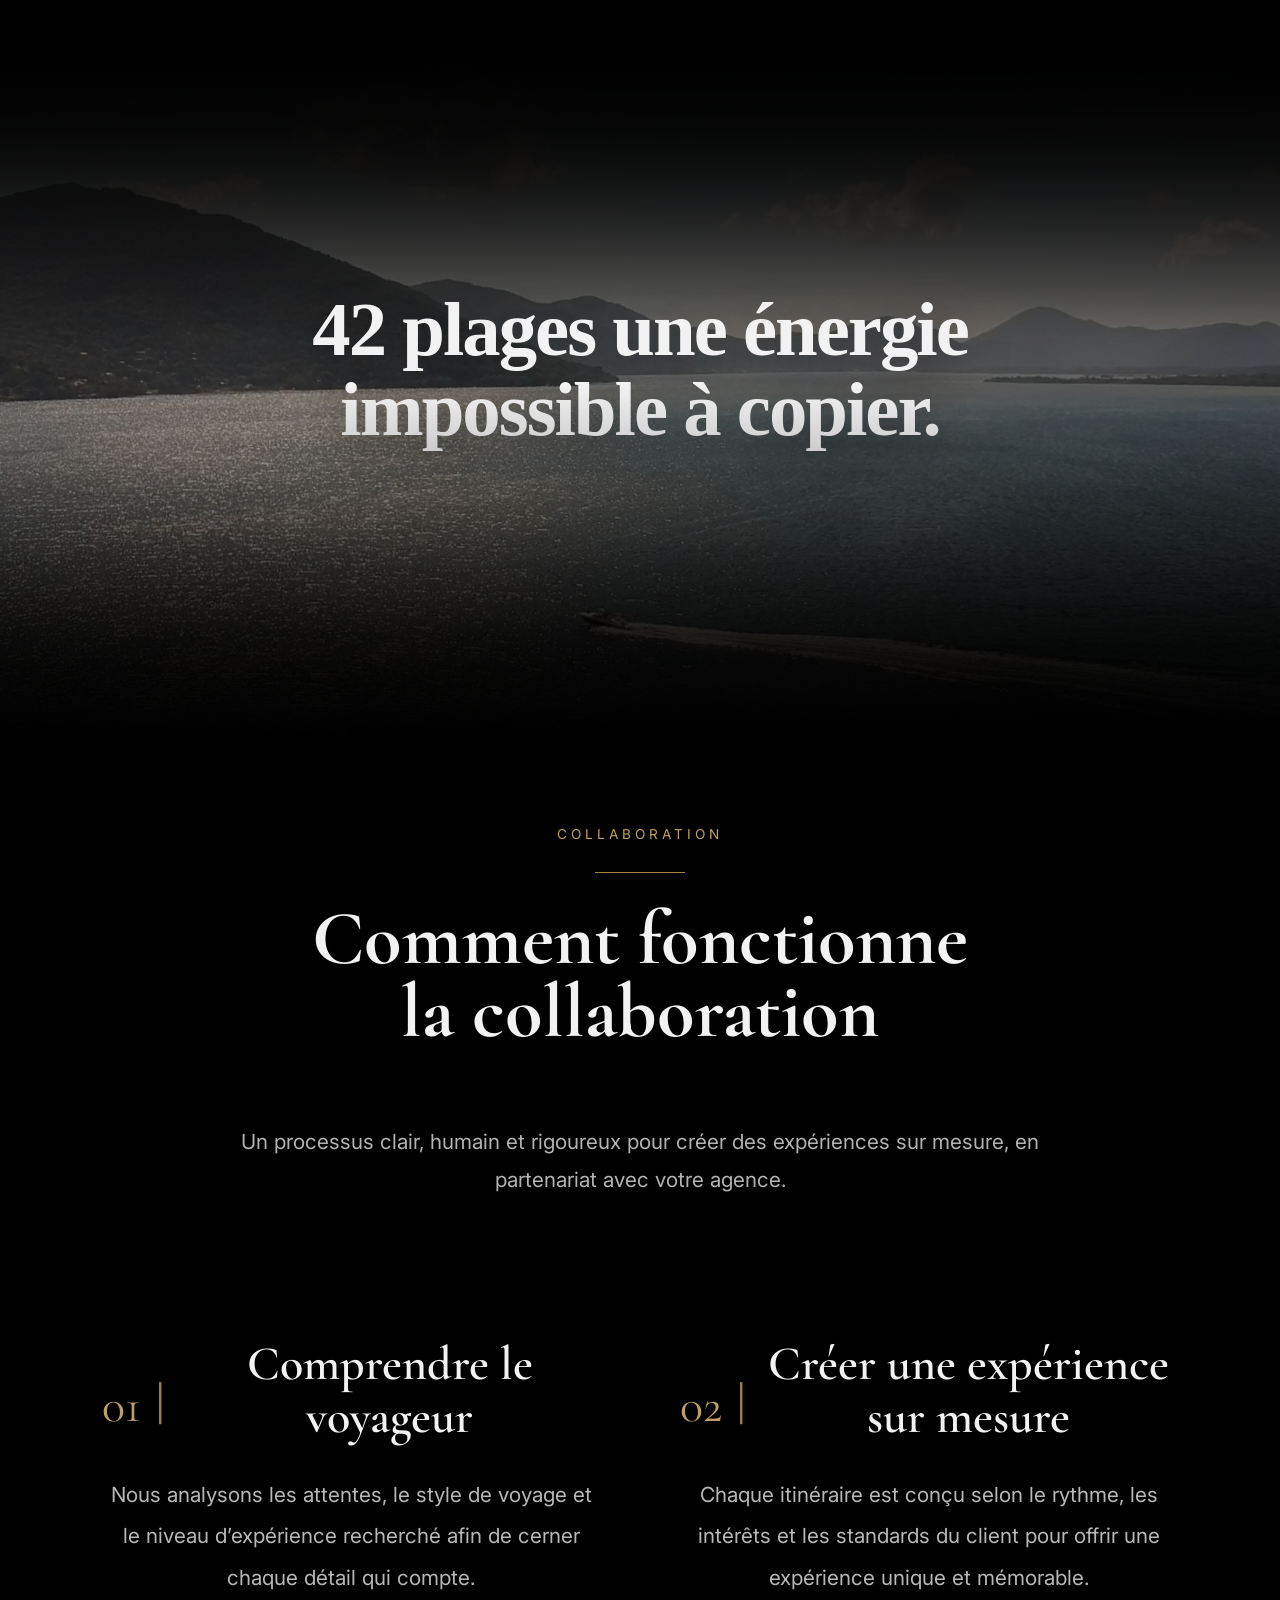
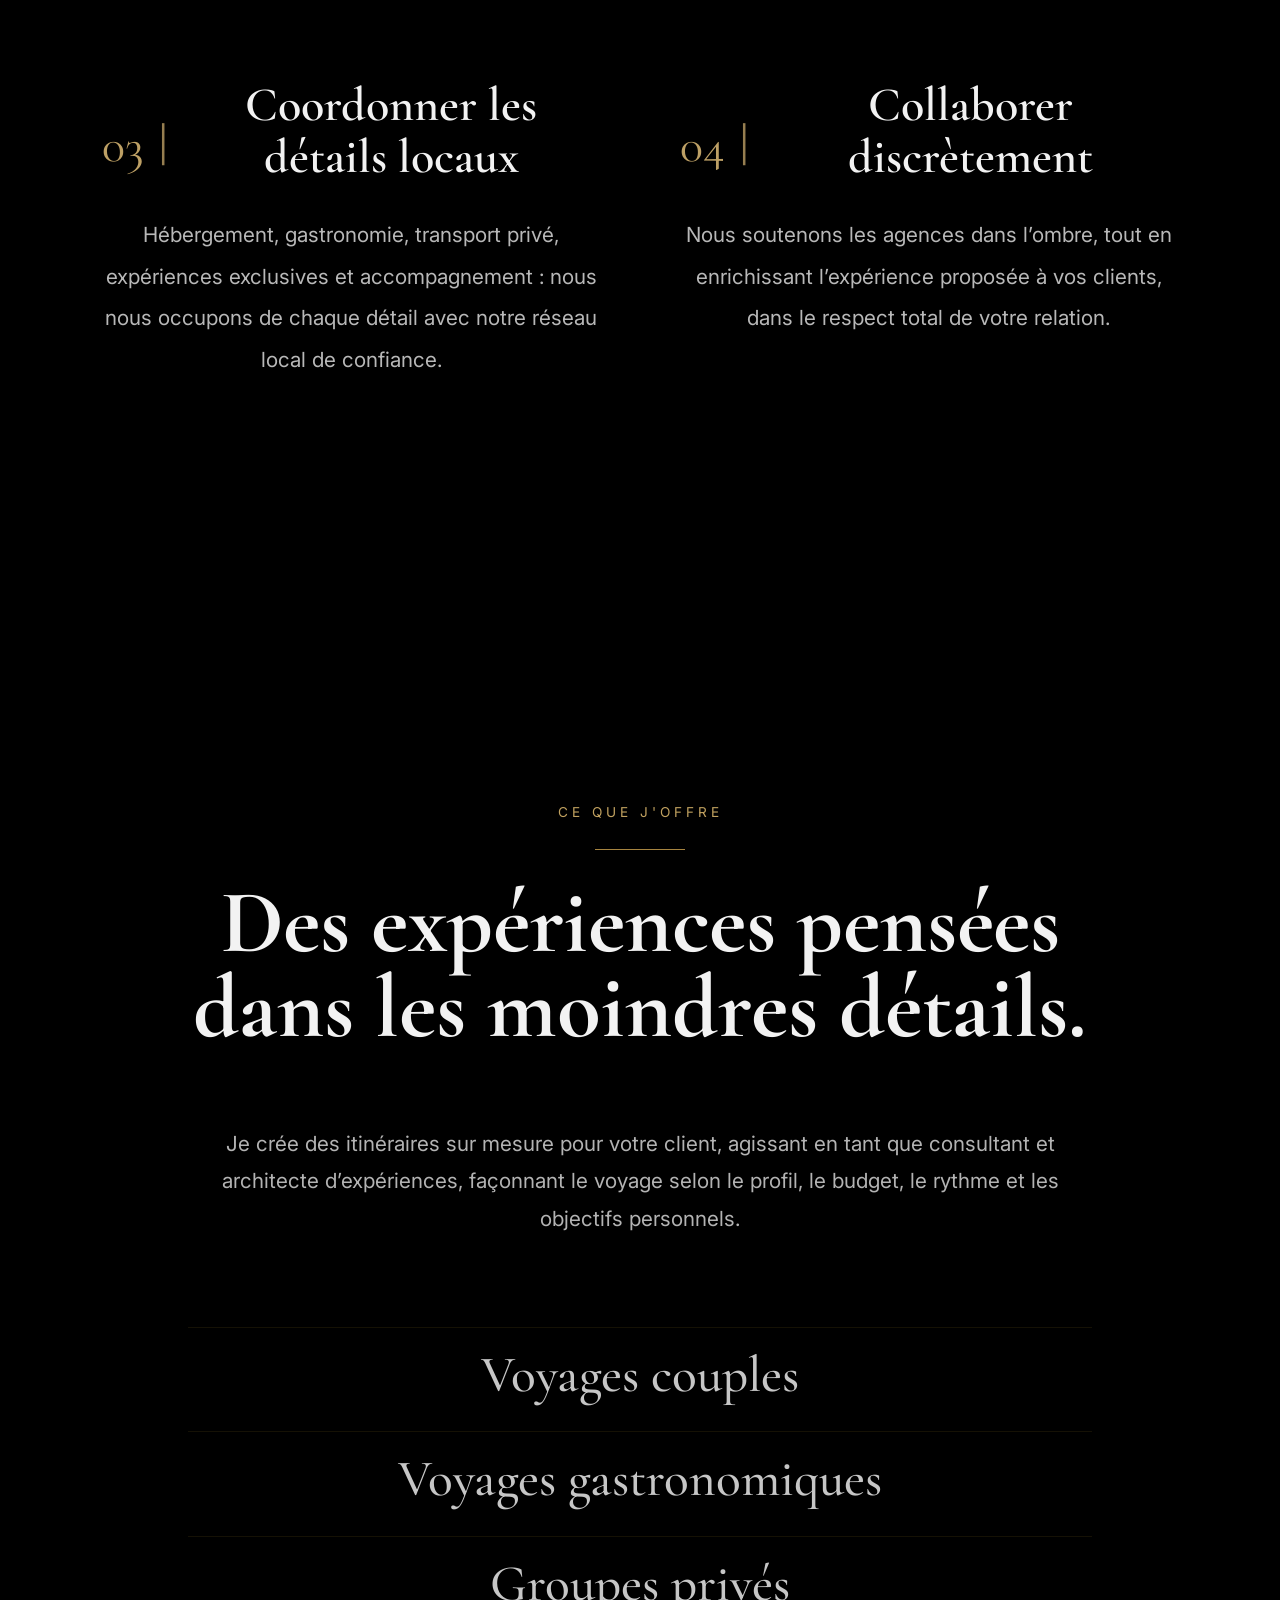
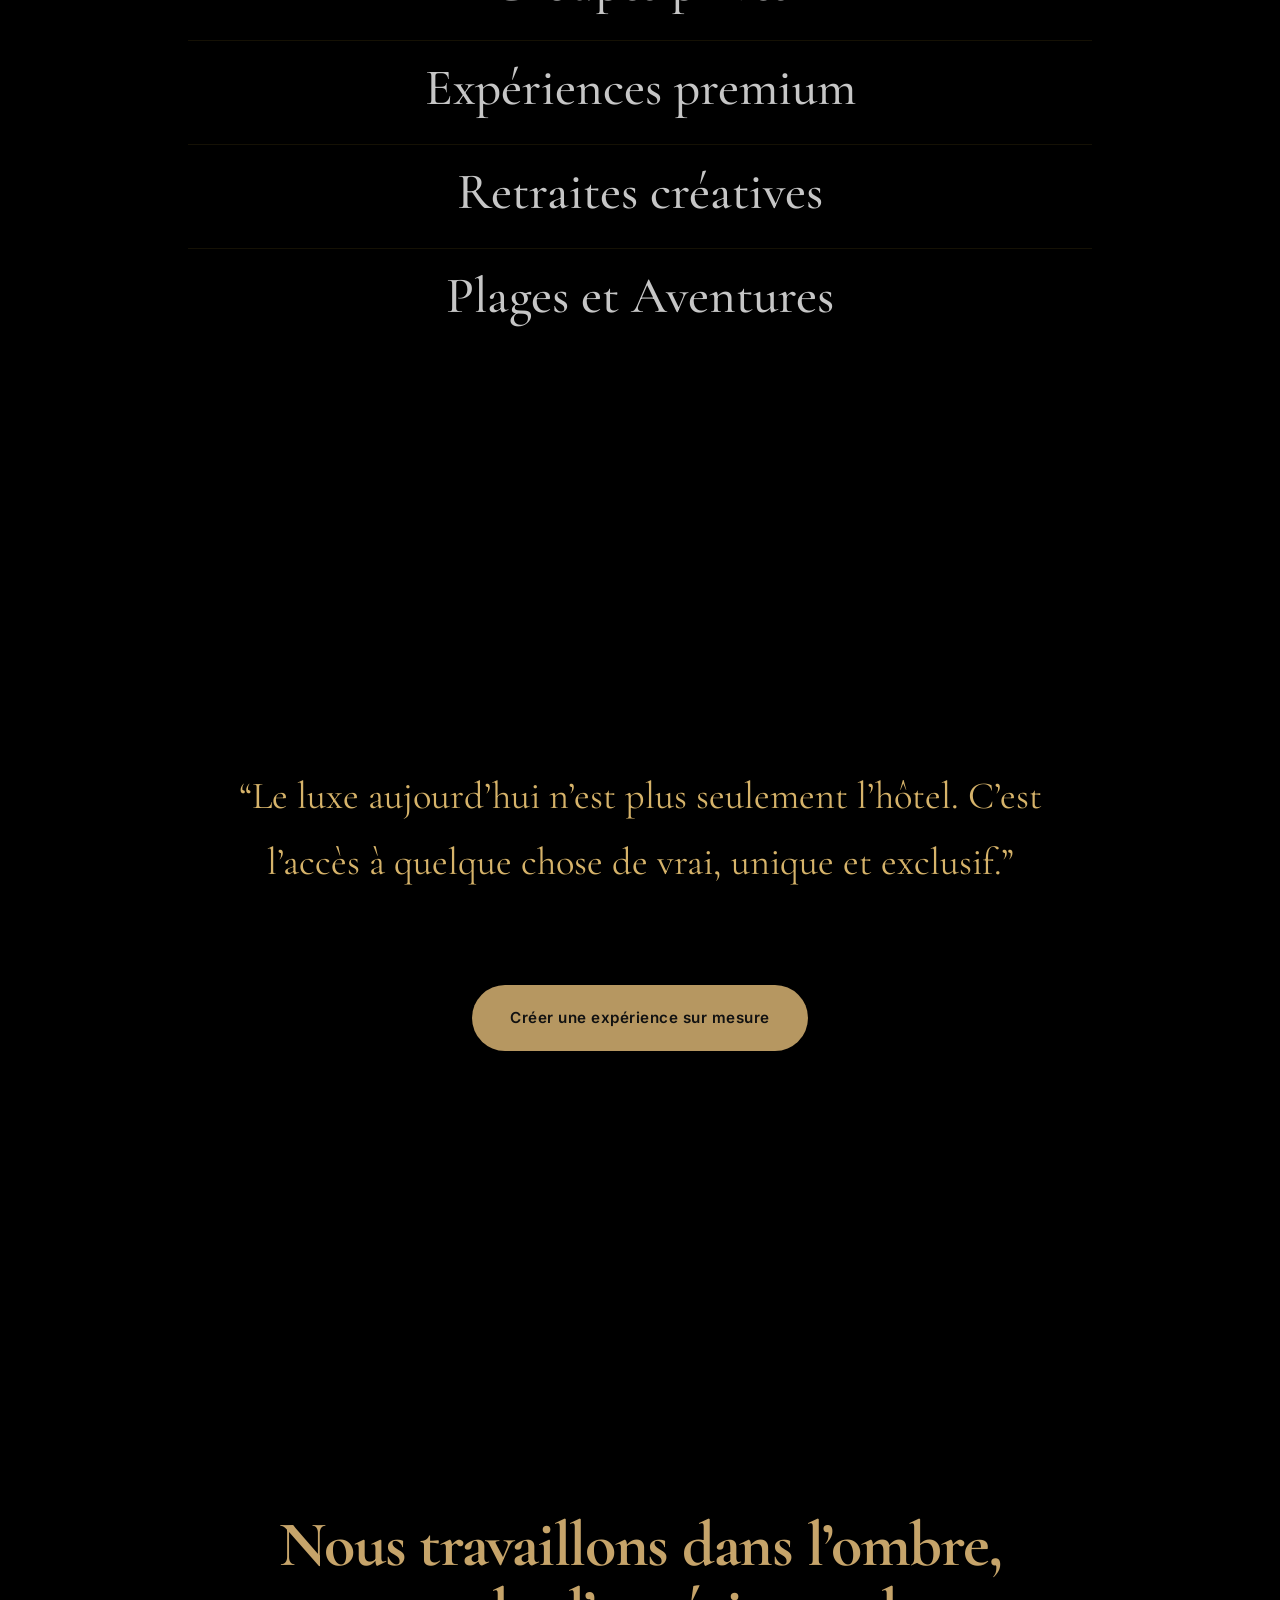
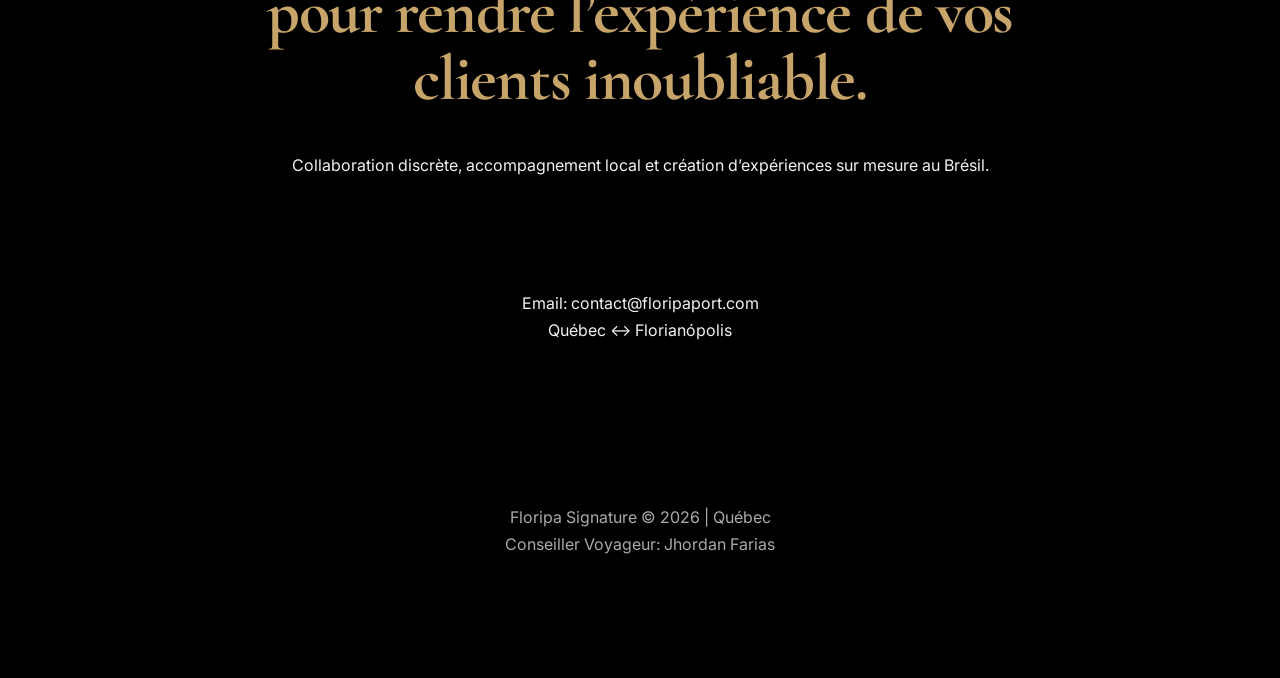
==== commit 3ee14f4b: "Fix mobile CTA button interaction and final CTA section" ====
--- a/index.html
+++ b/index.html
@@ -274,7 +274,7 @@
     </div>
 </section>
 
-<section class="final-cta section">
+<section class="final-cta">
 
     <a href="planification.html" class="final-cta-button">
         Créer une expérience sur mesure
--- a/style.css
+++ b/style.css
@@ -98,38 +98,47 @@
 }
 
 nav{
-    position:absolute;
-    top:50px;
-    left:0;
-
-    width:100%;
-
-    padding:0 80px;
-
-    z-index:10;
-
-    display:flex;
+
+    display:flex;
+
     justify-content:space-between;
-    align-items:flex-start;
+
+    align-items:center;
+
+    padding:42px 120px;
+
+    position:relative;
+
+    z-index:20;
 }
 
 
 .logo{
+    
     font-family:'Playfair Display', serif;
-     font-size:1.8rem;
-    letter-spacing:5px;
+     font-size:2rem;
+    letter-spacing:2px;
     font-weight:500;
+    margin-top:18px;
+
+    color:#fff;
+
+    text-shadow:
+    0 2px 14px rgba(0,0,0,.35);
+
+    white-space:nowrap;
 }
 
 nav ul{
     display:flex;
     flex-direction:row;
     flex-wrap:wrap;
-    gap:14px;
+    gap:38px;
 
     width:100%;
 
-    justify-content:flex-start;
+    justify-content:flex-end;
+
     align-items:center;
 
     list-style:none;
@@ -137,21 +146,22 @@
 
 nav a{
 
-    color:rgba(255,255,255,.82);
-
-    font-size:1rem;
-
-    letter-spacing:1px;
-
-    font-weight:500;
-
-    opacity:.85;
+    color:rgba(255,255,255,.92);
 
     text-decoration:none;
 
-    transition:.35s ease;
-
-    position:relative;
+    font-size:1.05rem;
+
+    font-weight:600;
+
+    letter-spacing:.5px;
+
+    transition:
+    color .35s ease,
+    opacity .35s ease;
+
+    text-shadow:
+    0 2px 12px rgba(0,0,0,.35);
 }
 
 nav a:hover{
@@ -164,13 +174,13 @@
 .hero-content{
     position:relative;
     z-index:2;
-    transform:translateY(35px);
+    transform:translateY(12px);
 
     width:100%;
     max-width:520px;
 
     padding-left:7%;
-    padding-top:140px;
+    padding-top:120px;
 
     animation:fadeUp 1.2s ease;
 }
@@ -198,10 +208,10 @@
 }
 
 .subtitle{
-    margin-top:80px;
+    margin-top:42px;
 
     font-size:1.35rem;
-    max-width:540px;
+    max-width:620px;
     opacity:.9;
     line-height:1.9em;
 
@@ -332,9 +342,17 @@
 }
 
 .two-columns{
+
     display:grid;
+
     grid-template-columns:1fr 1fr;
-    gap:60px;
+
+    gap:120px;
+
+    align-items:center;
+
+    padding-top:90px;
+
 }
 
 h2{
@@ -766,7 +784,9 @@
 
     text-align:center;
 
-    padding-bottom:120px;
+    padding-top:40px;
+
+    padding-bottom:80px;
 }
 
 .contact-box{
@@ -794,7 +814,7 @@
 
     align-items:center;
 
-    padding:120px 24px 90px;
+    padding:10px 24px 0;
 
     background:#000;
 }
@@ -807,7 +827,7 @@
 
     justify-content:center;
 
-    padding:22px 44px;
+    padding:20px 38px;
 
     border-radius:999px;
 
@@ -1339,11 +1359,11 @@
 
    nav{
 
-    padding:0 24px 24px;
-
-    display:flex;
-
-    flex-direction:column-reverse;
+    padding:18px 24px 24px;
+
+    display:flex;
+
+    flex-direction:column;
 
     gap:18px;
 
@@ -1357,22 +1377,13 @@
 }
     .logo{
 
+    color:#fff;
+
     font-family:'Cormorant Garamond', serif;
-    font-weight:600;
-    font-size:1.15rem;
-    letter-spacing:2px;
-    line-height:1.2;
-
-    color:#111;
-
-    font-weight:500;
-
-    text-transform:uppercase;
-
-    position:relative;
-    z-index:10;
-
-   }
+
+    text-shadow:
+    0 2px 14px rgba(0,0,0,.35);
+}
 
     nav ul{
 
@@ -1386,7 +1397,7 @@
 
     width:100%;
 
-    justify-content:flex-start;
+    justify-content:center;
 
     align-items:center;
 
@@ -1411,10 +1422,15 @@
 }
 
    .subtitle{
-    margin-top:40px;
+    margin-top:42px;
     font-size:1rem;
     line-height:1.8;
     max-width:90%;
+
+    color:#d6b36a;
+
+    text-shadow:
+    0 2px 10px rgba(0,0,0,.28)
 
     }
 
@@ -1521,13 +1537,10 @@
 
    nav a{
 
-    color:#111 !important;
-
-    text-decoration:none;
-
-    font-size:.95rem;
-
-    letter-spacing:.5px;
+    color:rgba(255,255,255,.92) !important;
+
+    text-shadow:
+    0 2px 12px rgba(0,0,0,.35);
 }
 
 
@@ -1577,7 +1590,19 @@
 
 .final-cta{
 
-    padding:90px 24px 60px;
+    position:relative;
+
+    z-index:20;
+
+    display:flex;
+
+    justify-content:center;
+
+    align-items:center;
+
+    padding:10px 24px 0;
+
+    background:#000;
 }
 
 .final-cta-button{
@@ -1591,11 +1616,17 @@
     font-size:.92rem;
 
     text-align:center;
+
+     position:relative;
+
+    z-index:25;
+
+    display:inline-flex;
 }
 
 .contact-section{
 
-    margin-top:-200px;
+    margin-top:-180px;
 }
 
 }
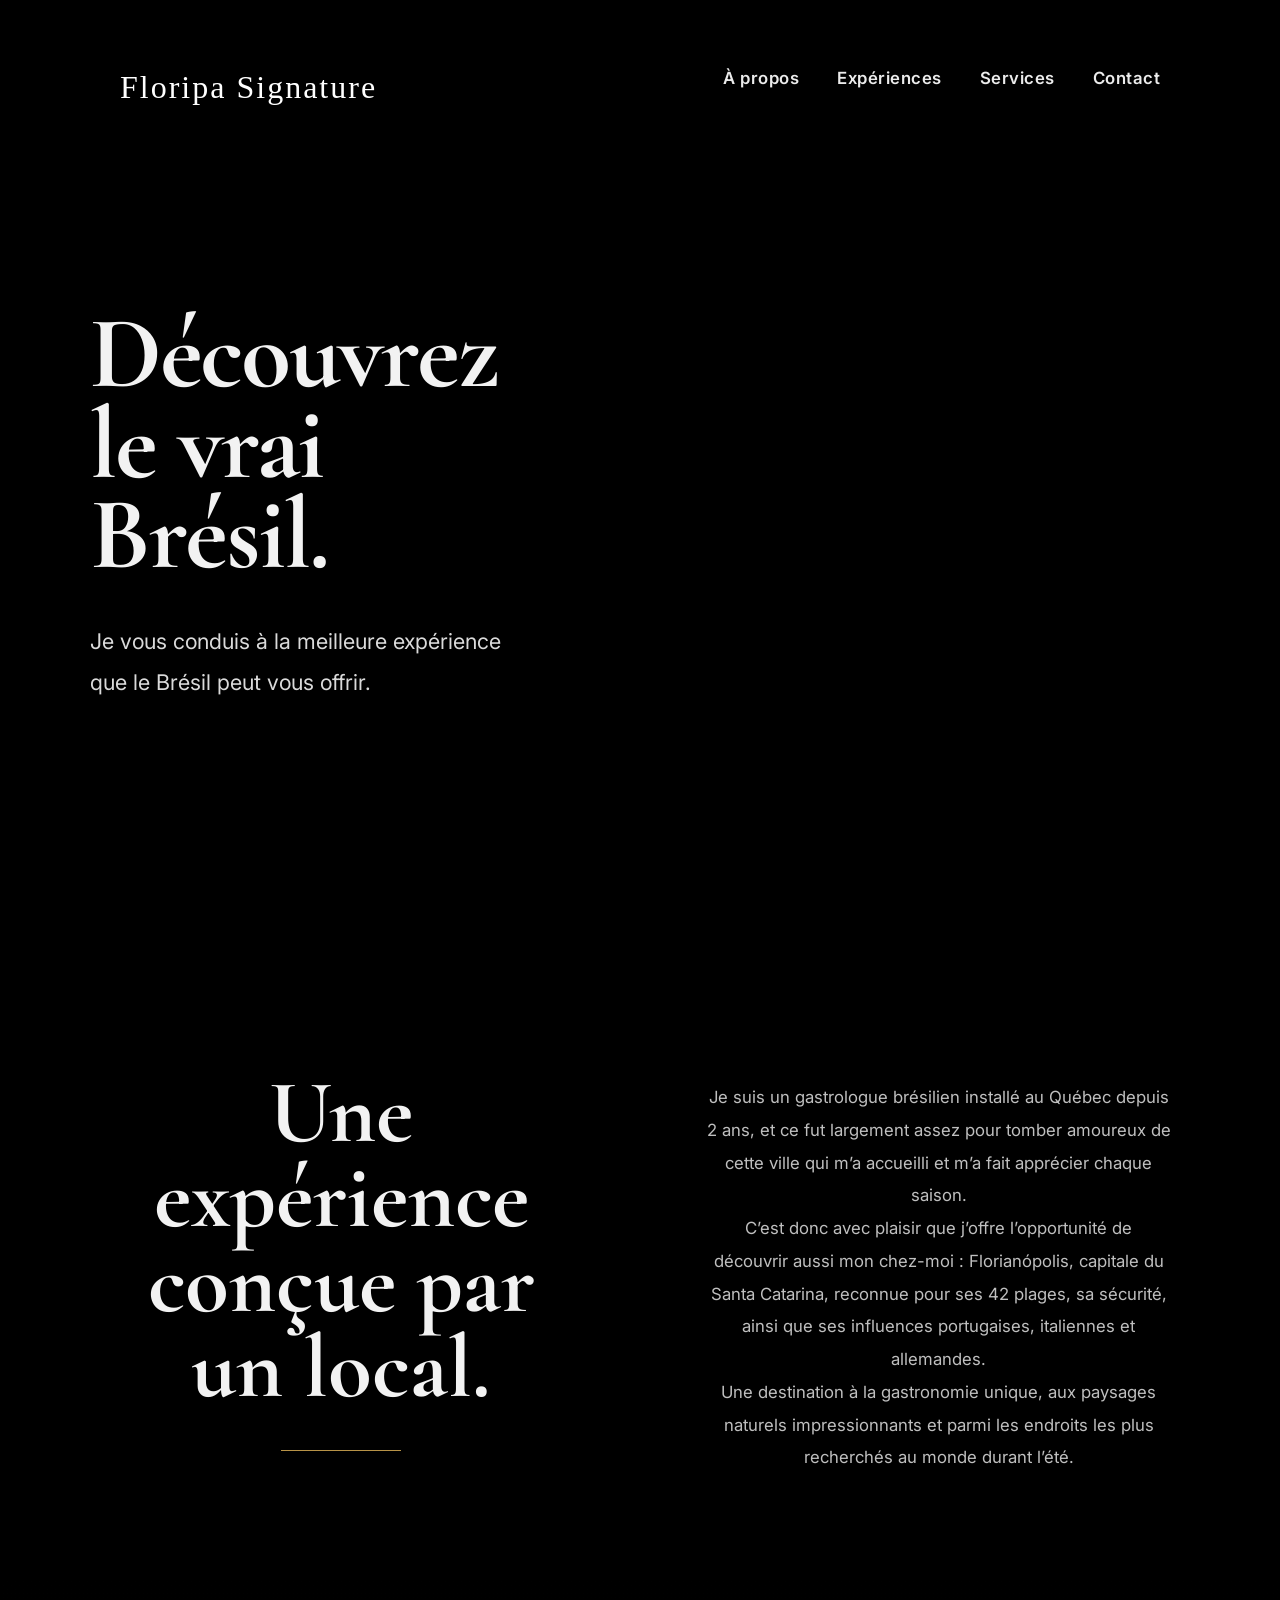
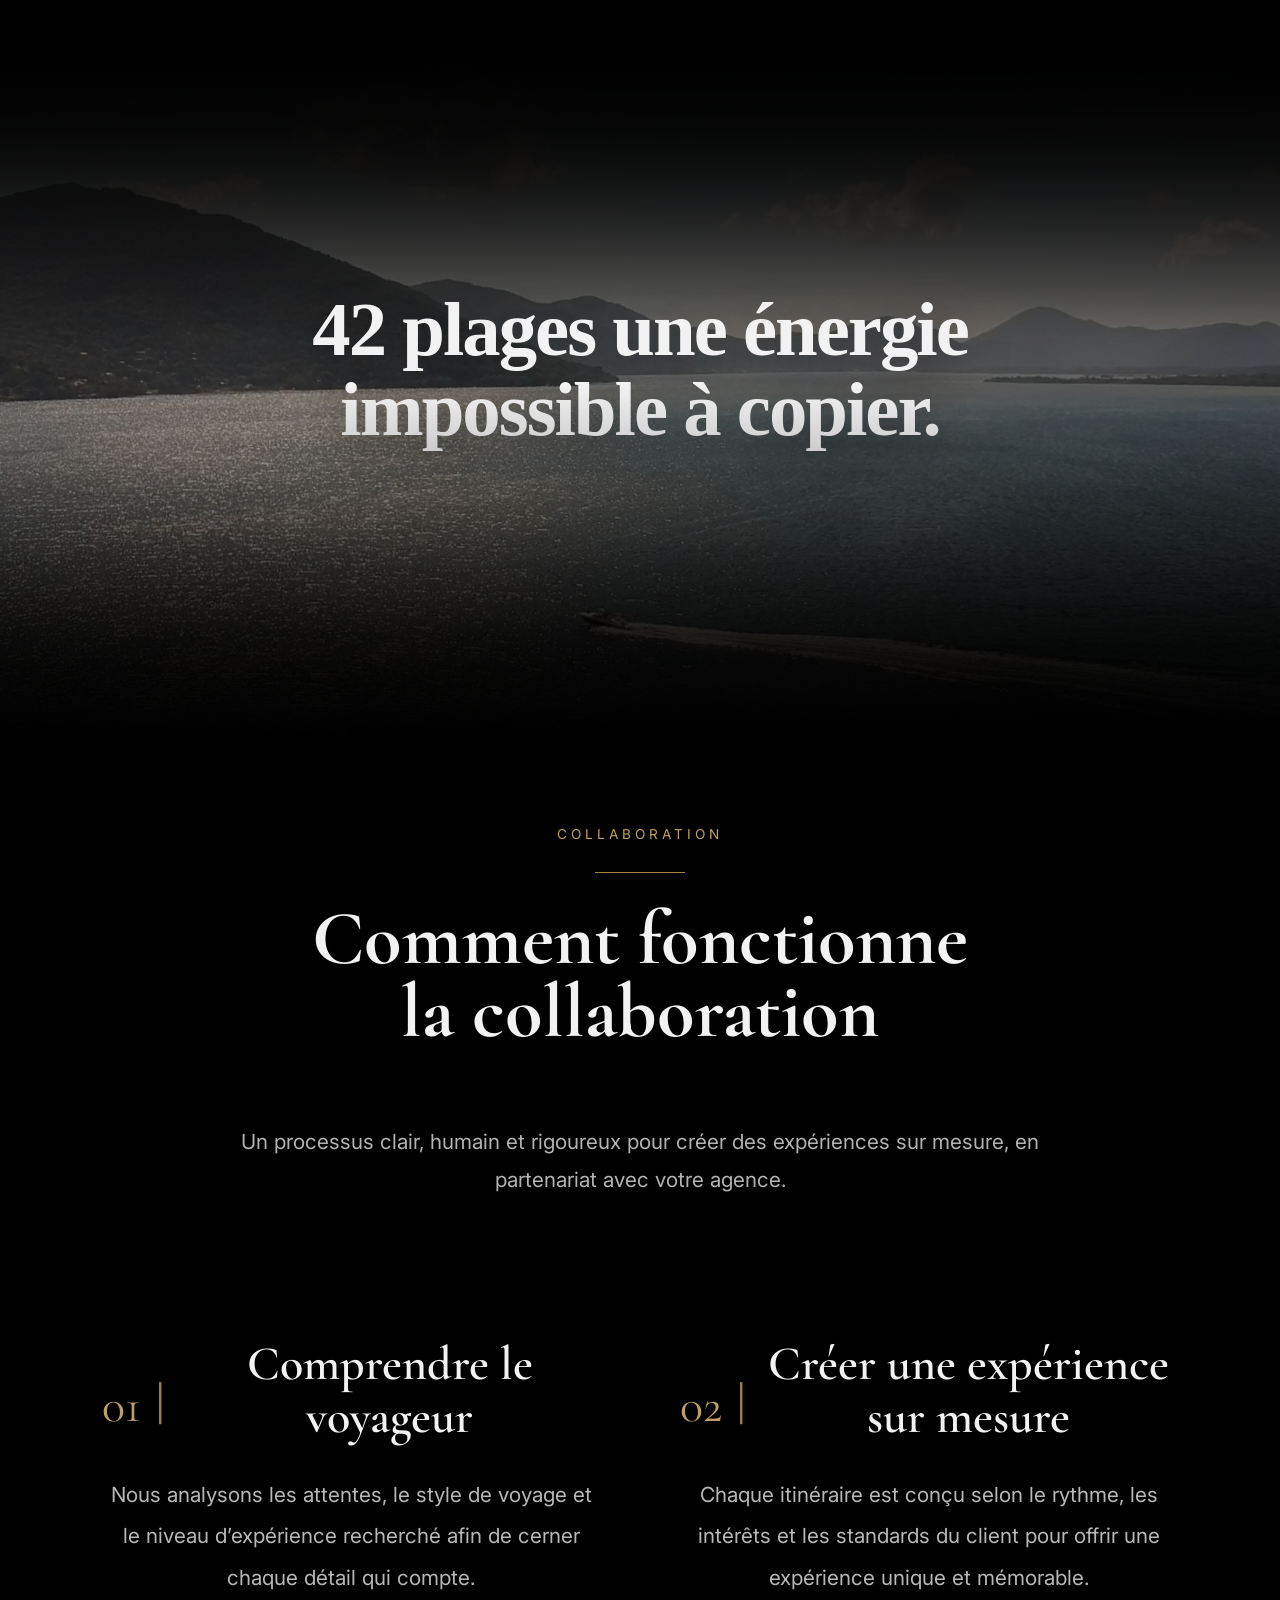
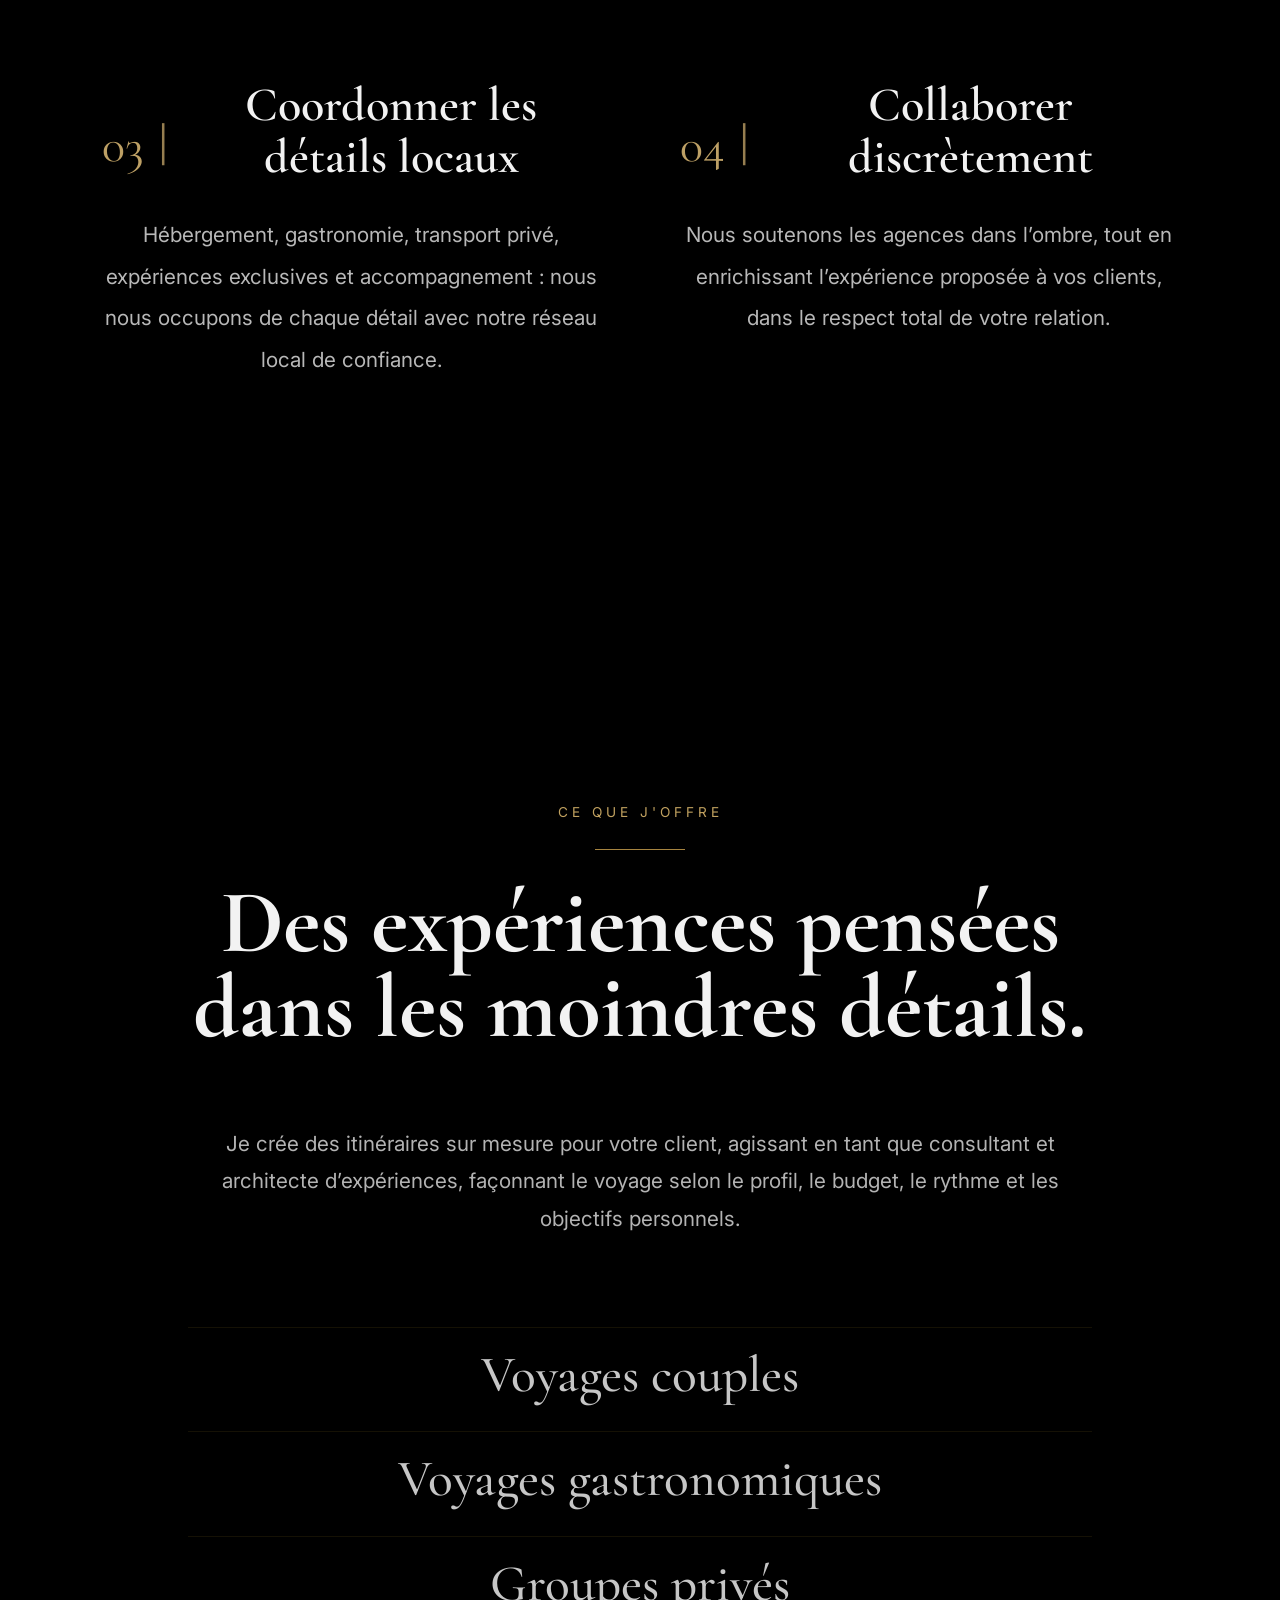
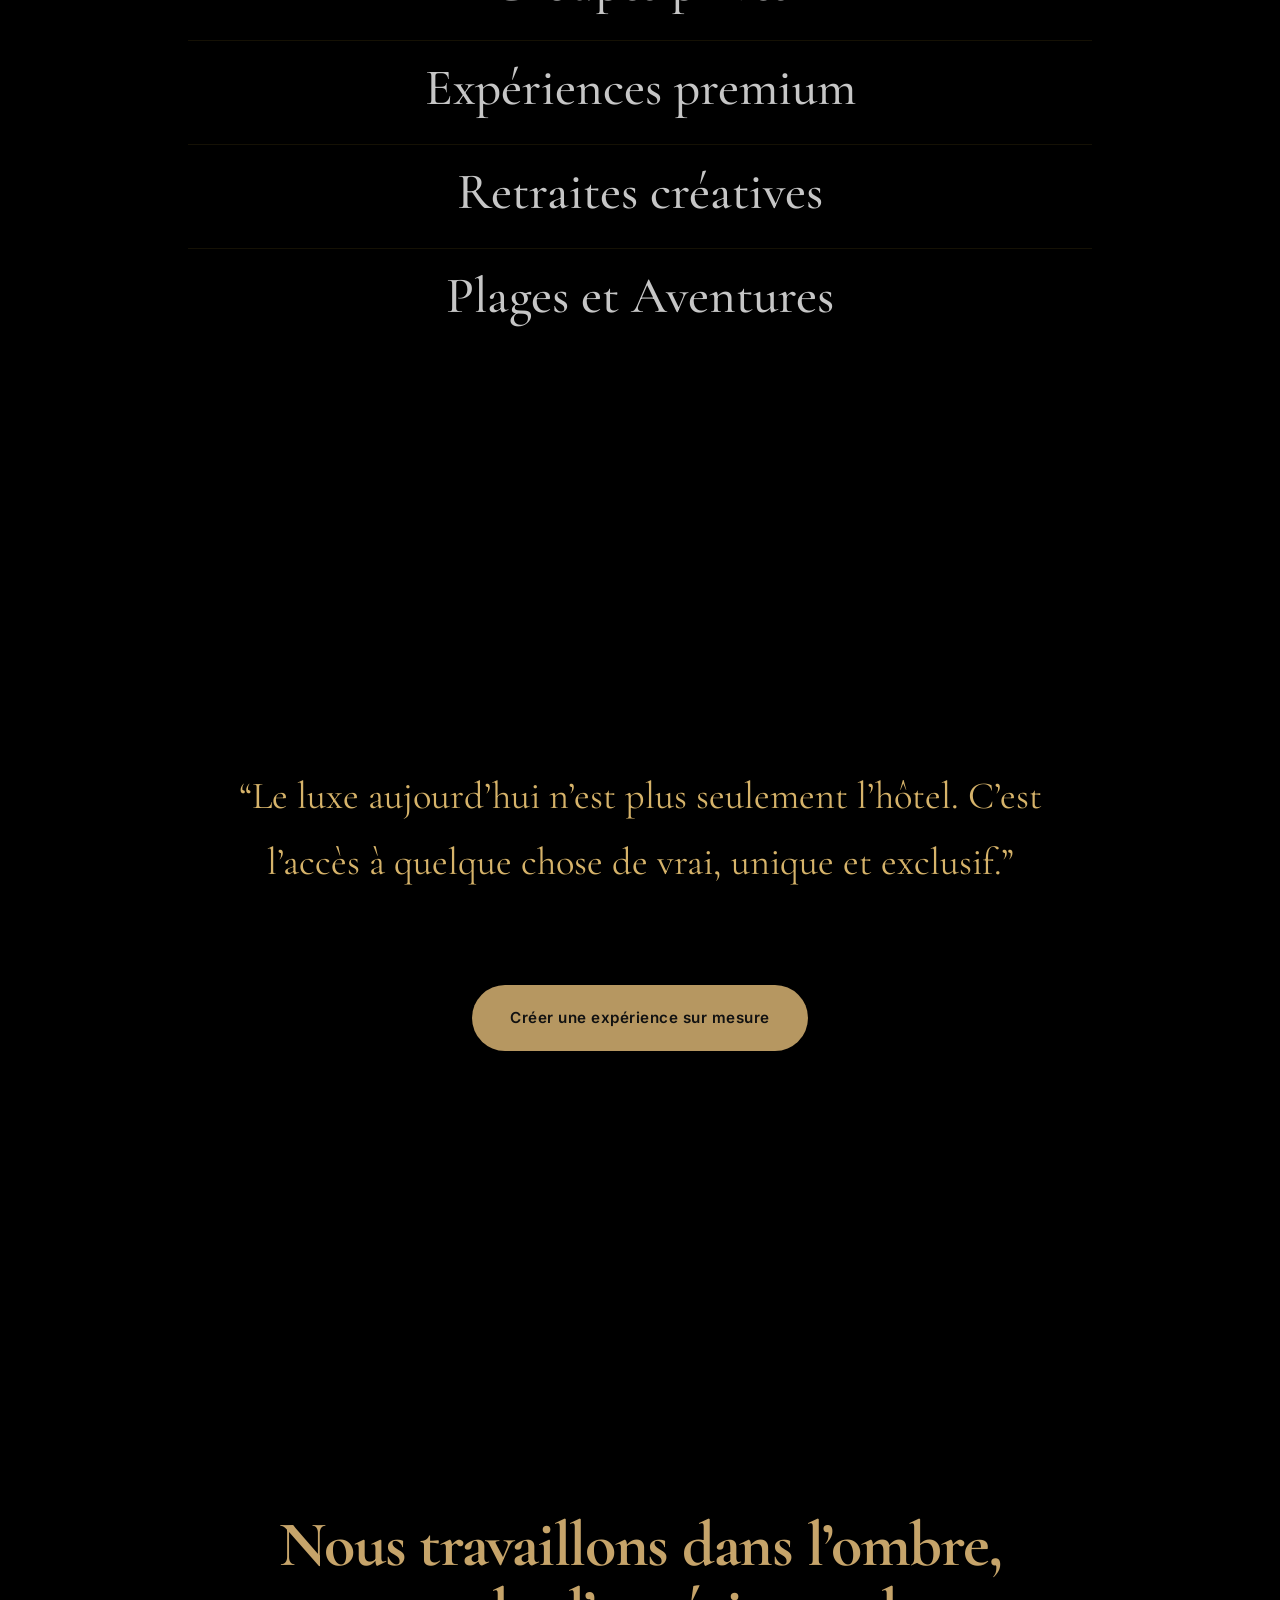
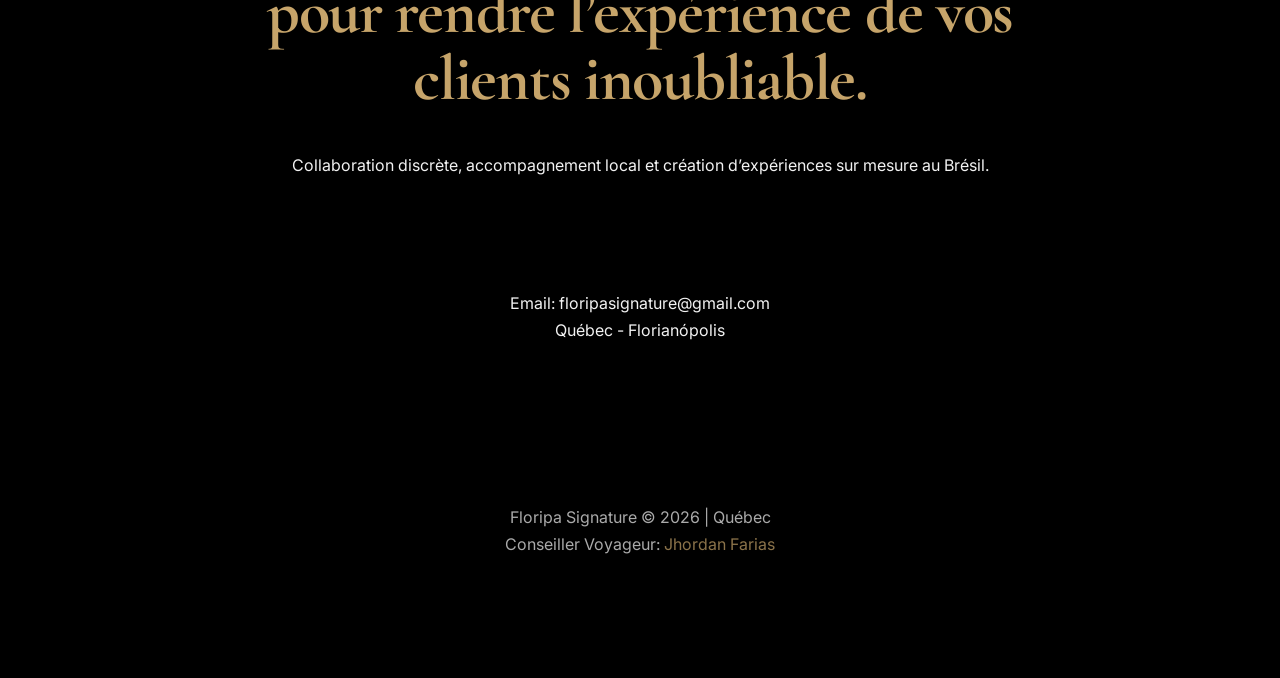
==== commit 0f980445: "Fix footer Instagram link structure" ====
--- a/index.html
+++ b/index.html
@@ -296,15 +296,22 @@
        </p>
 
         <div class="contact-box">
-            <p>Email: contact@floripaport.com</p>
-            <p>Québec ↔ Florianópolis</p>
-        </div>
+            <p>Email: floripasignature@gmail.com</p>
+            <p>Québec - Florianópolis</p>
     </div>
 </section>
 
 <footer>
-    <p>Floripa Signature © 2026 | Québec</p> 
-        </p>Conseiller Voyageur: Jhordan Farias</p>
+    <p>Floripa Signature © 2026 | Québec</p>
+
+    <p>
+        Conseiller Voyageur:
+        <a href="https://instagram.com/@heyjhordan"
+           target="_blank"
+           class="footer-link">
+           Jhordan Farias
+        </a>
+    </p>
 </footer>
 
 <script>
--- a/style.css
+++ b/style.css
@@ -868,6 +868,16 @@
     opacity:.7;
 }
 
+.footer-link{
+    color:#c6a46a;
+    text-decoration:none;
+    transition:.3s ease;
+}
+
+.footer-link:hover{
+    opacity:.75;
+}
+
 
 /* RESPONSIVIDADE */
 
@@ -1550,7 +1560,7 @@
 
     padding-bottom:0;
 
-    margin-top:-240px;
+    margin-top:-60px;
 }
 
 .services-editorial{
@@ -1561,29 +1571,23 @@
     padding:14px 0;
 }
 
-.testimonial.section{
-    padding-top:0 !important;
-    margin-top:-90px;
-}
-
-.contact-section{
-    margin-top:-220px;
-}
 
 blockquote{
     font-size:2rem;
     line-height:1.5;
+    margin-bottom:34px;
+
 }
 
 
 .testimonial.section{
-    padding-top:0;
-    padding-bottom:0px;
+    padding-top:55;
+    padding-bottom:10px;
 }
 
 .testimonial{
 
-    margin-top:-120px;
+    margin-top:0x;
 }
 
 /* FINAL CTA MOBILE */
@@ -1600,7 +1604,8 @@
 
     align-items:center;
 
-    padding:10px 24px 0;
+    padding:8px 24px 35px;
+
 
     background:#000;
 }
@@ -1626,7 +1631,68 @@
 
 .contact-section{
 
-    margin-top:-180px;
+    margin-top:0px;
+}
+
+.image-break{
+    min-height:58vh;
+    margin-bottom:-20px;
+
+    background-image:
+    linear-gradient(
+        to bottom,
+        rgba(0,0,0,1) 0%,
+        rgba(0,0,0,.86) 12%,
+        rgba(0,0,0,.55) 28%,
+        rgba(0,0,0,.24) 45%,
+        rgba(0,0,0,.24) 62%,
+        rgba(0,0,0,.55) 80%,
+        rgba(0,0,0,.88) 93%,
+        rgba(0,0,0,1) 100%
+    ),
+    url("images/lagoa-hero.jpg");
+}
+
+.image-break::before{
+    height:260px;
+
+    background:linear-gradient(
+        to bottom,
+        #000 0%,
+        rgba(0,0,0,.82) 35%,
+        rgba(0,0,0,.35) 70%,
+        rgba(0,0,0,0) 100%
+    );
+}
+
+.image-break::after{
+    height:300px;
+
+    background:linear-gradient(
+        to top,
+        #000 0%,
+        rgba(0,0,0,.82) 35%,
+        rgba(0,0,0,.35) 70%,
+        rgba(0,0,0,0) 100%
+    );
+}
+
+.overlay h2{
+    min-height:55vh;
+    padding:90px 24px 40px;
+}
+
+#experiences{
+    margin-top:-140px;
+}
+
+#experiences .container{
+    padding-top:160px;
+}
+
+.gold-section{
+    padding-top:40px;
+    padding-bottom:60px;
 }
 
 }
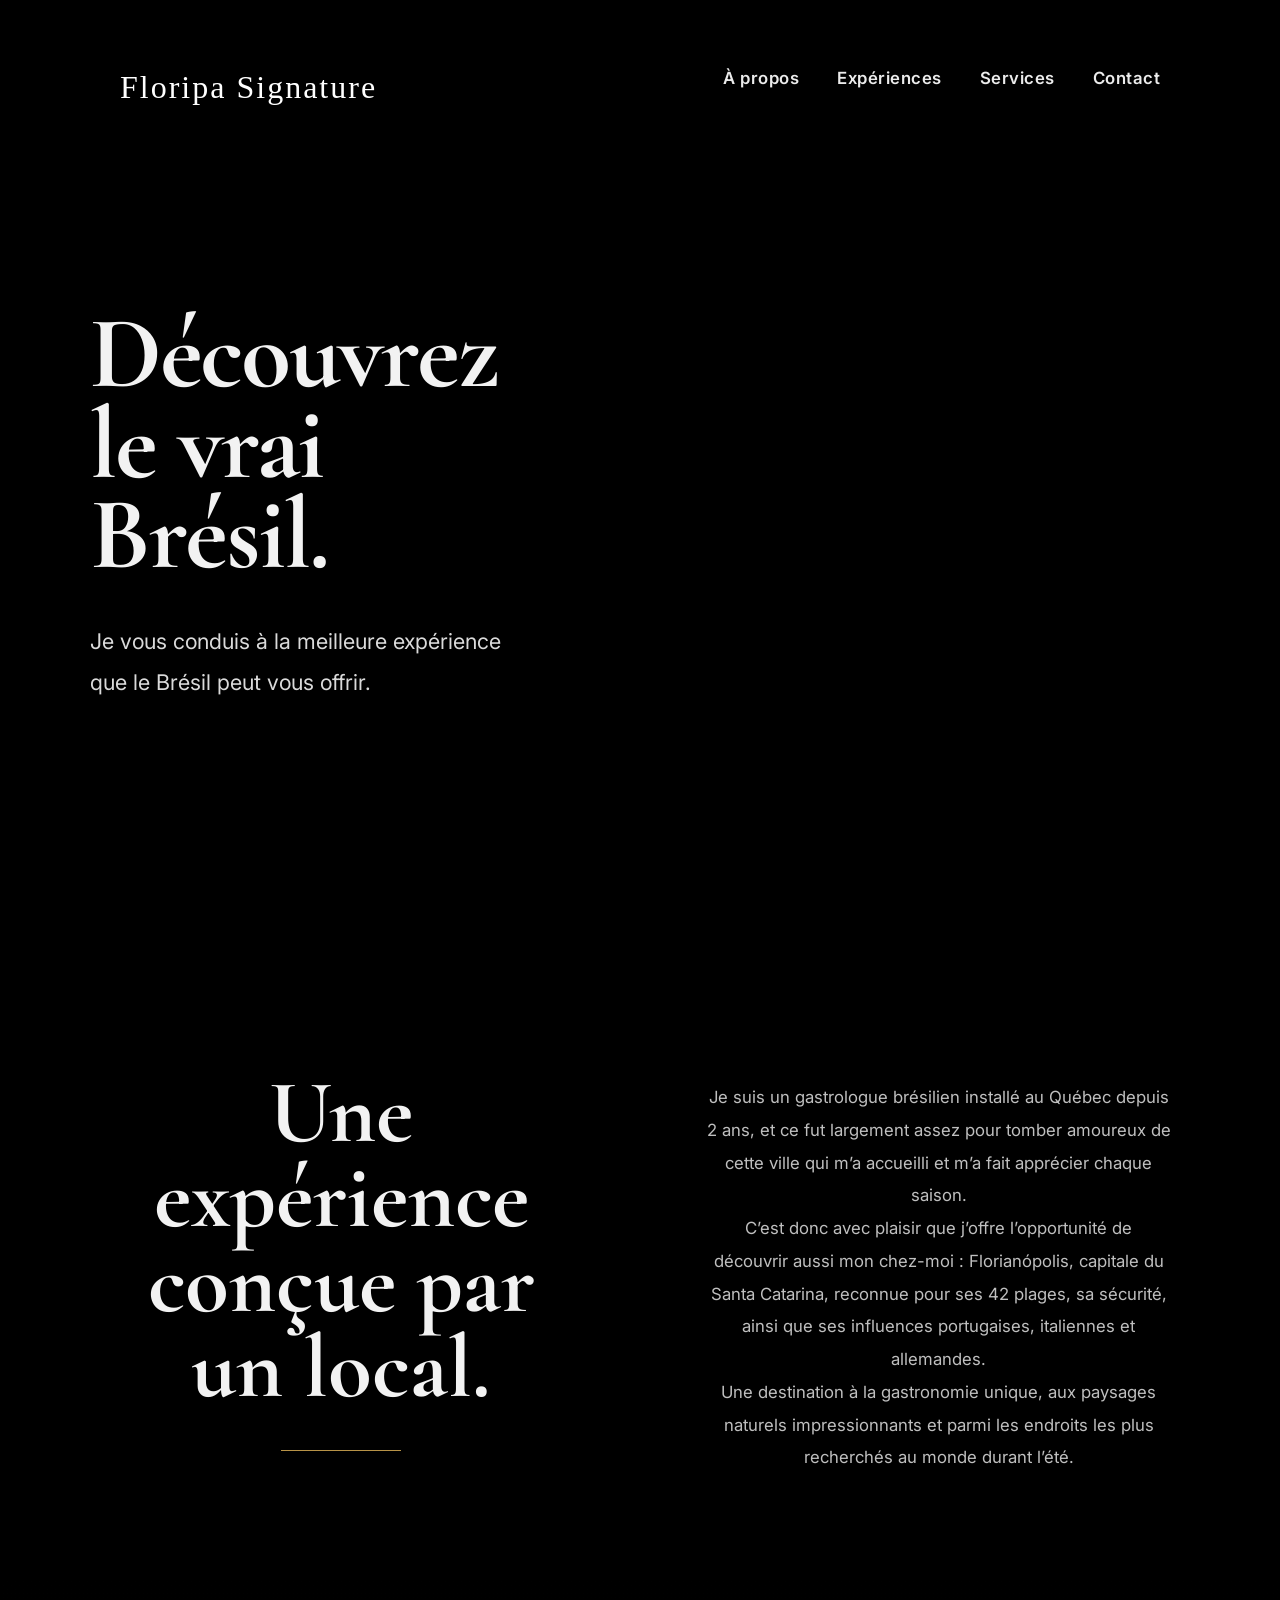
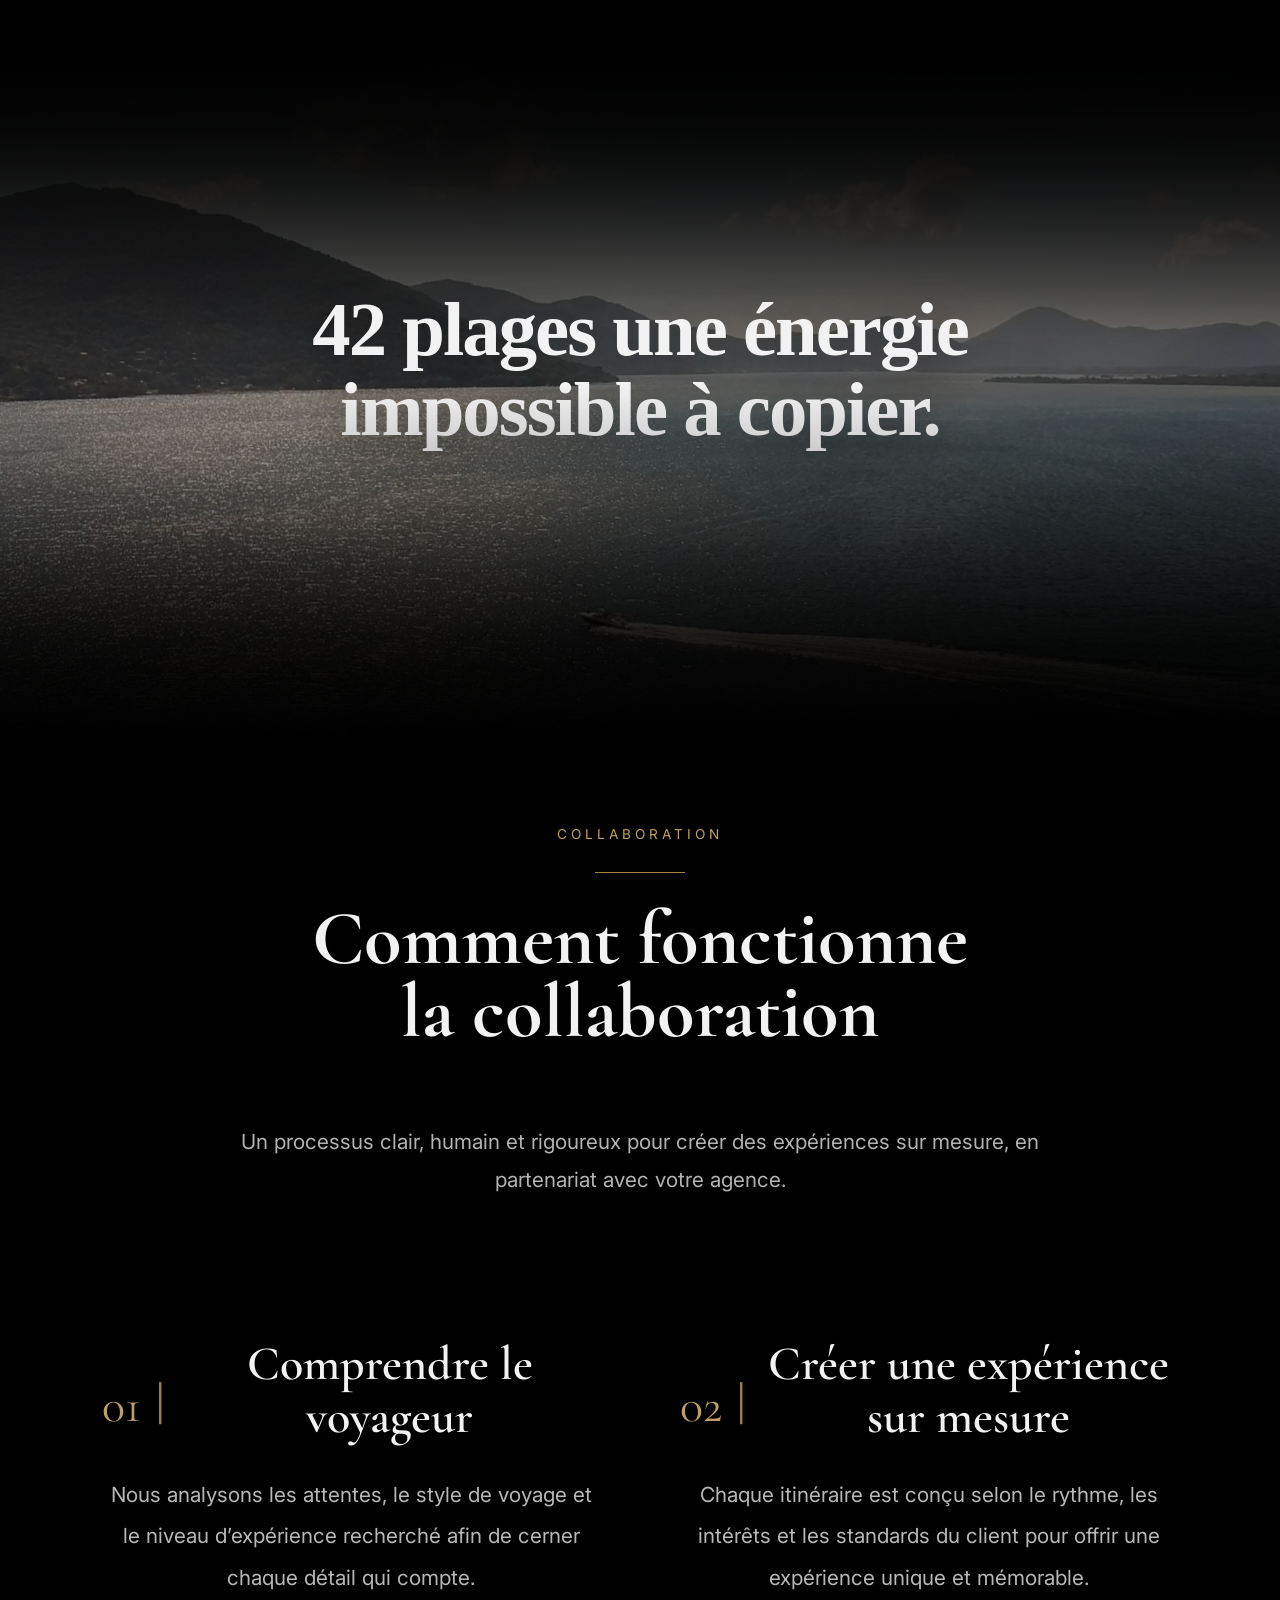
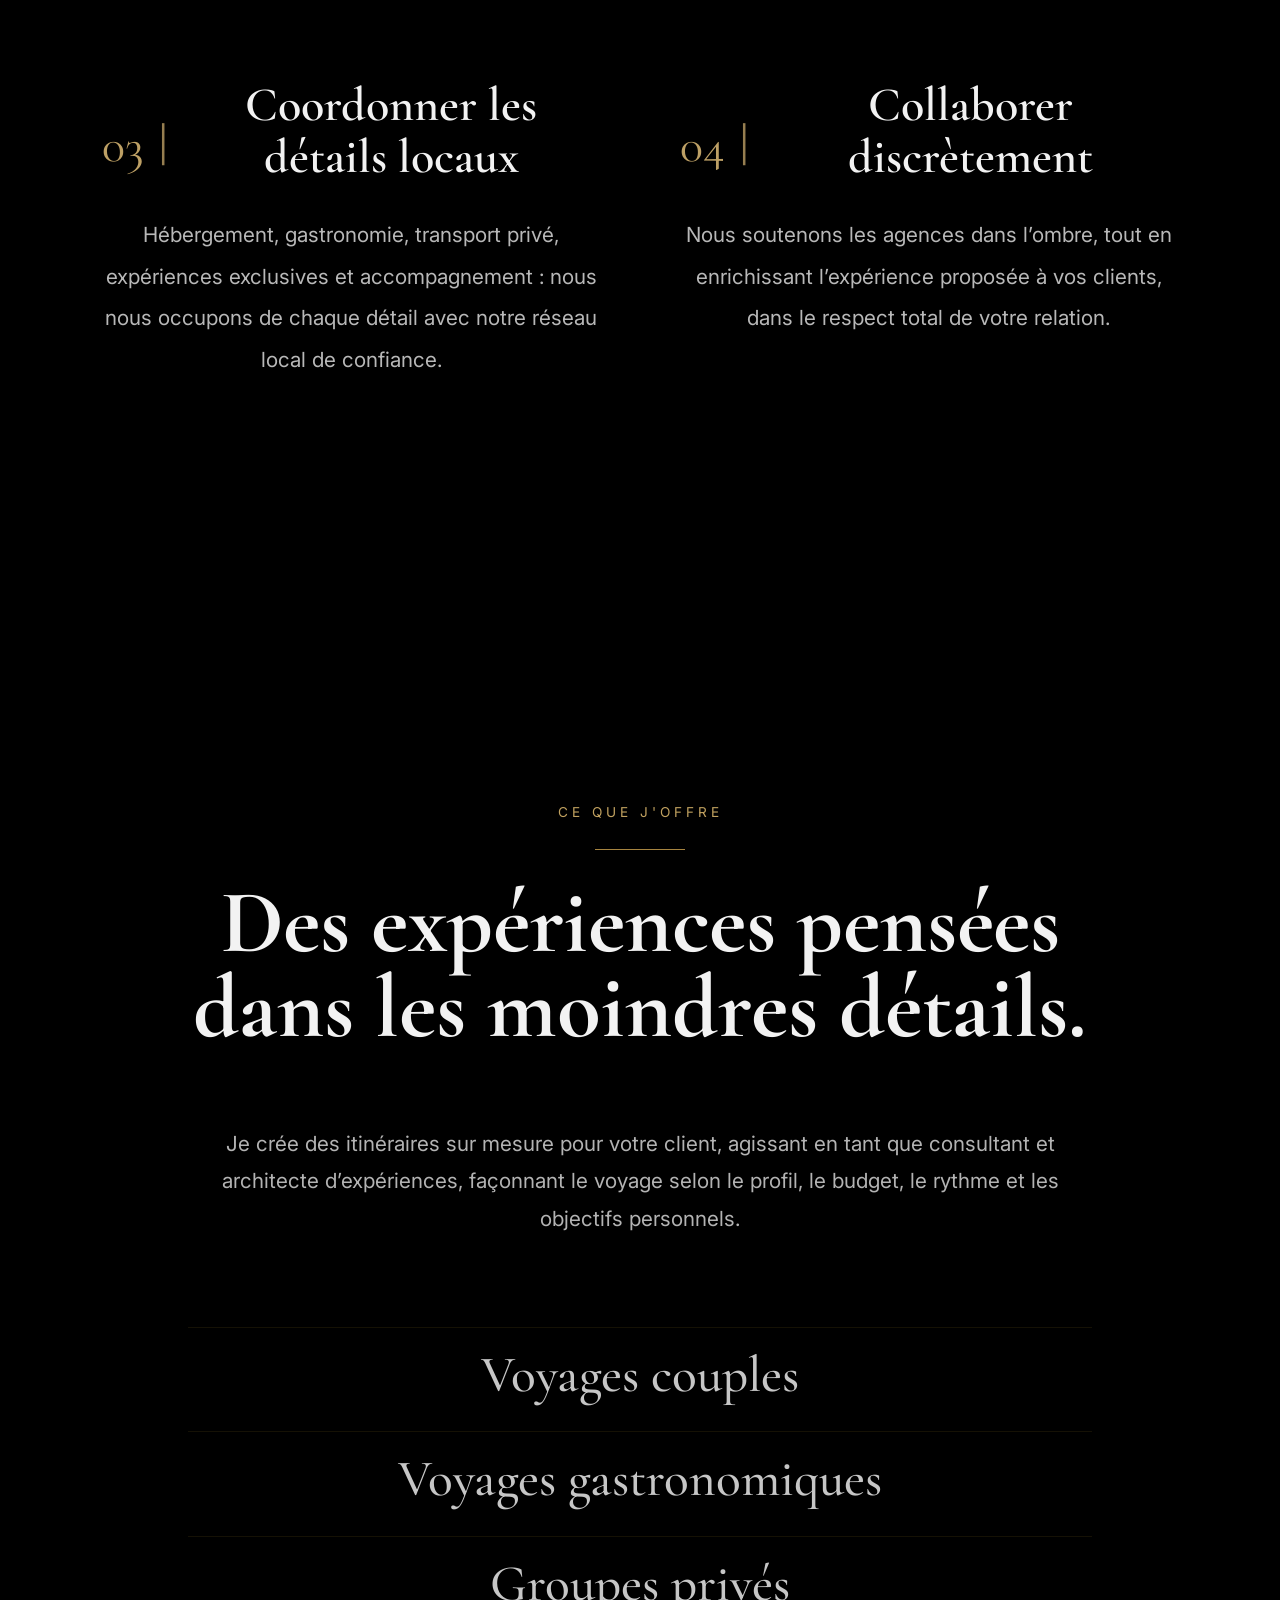
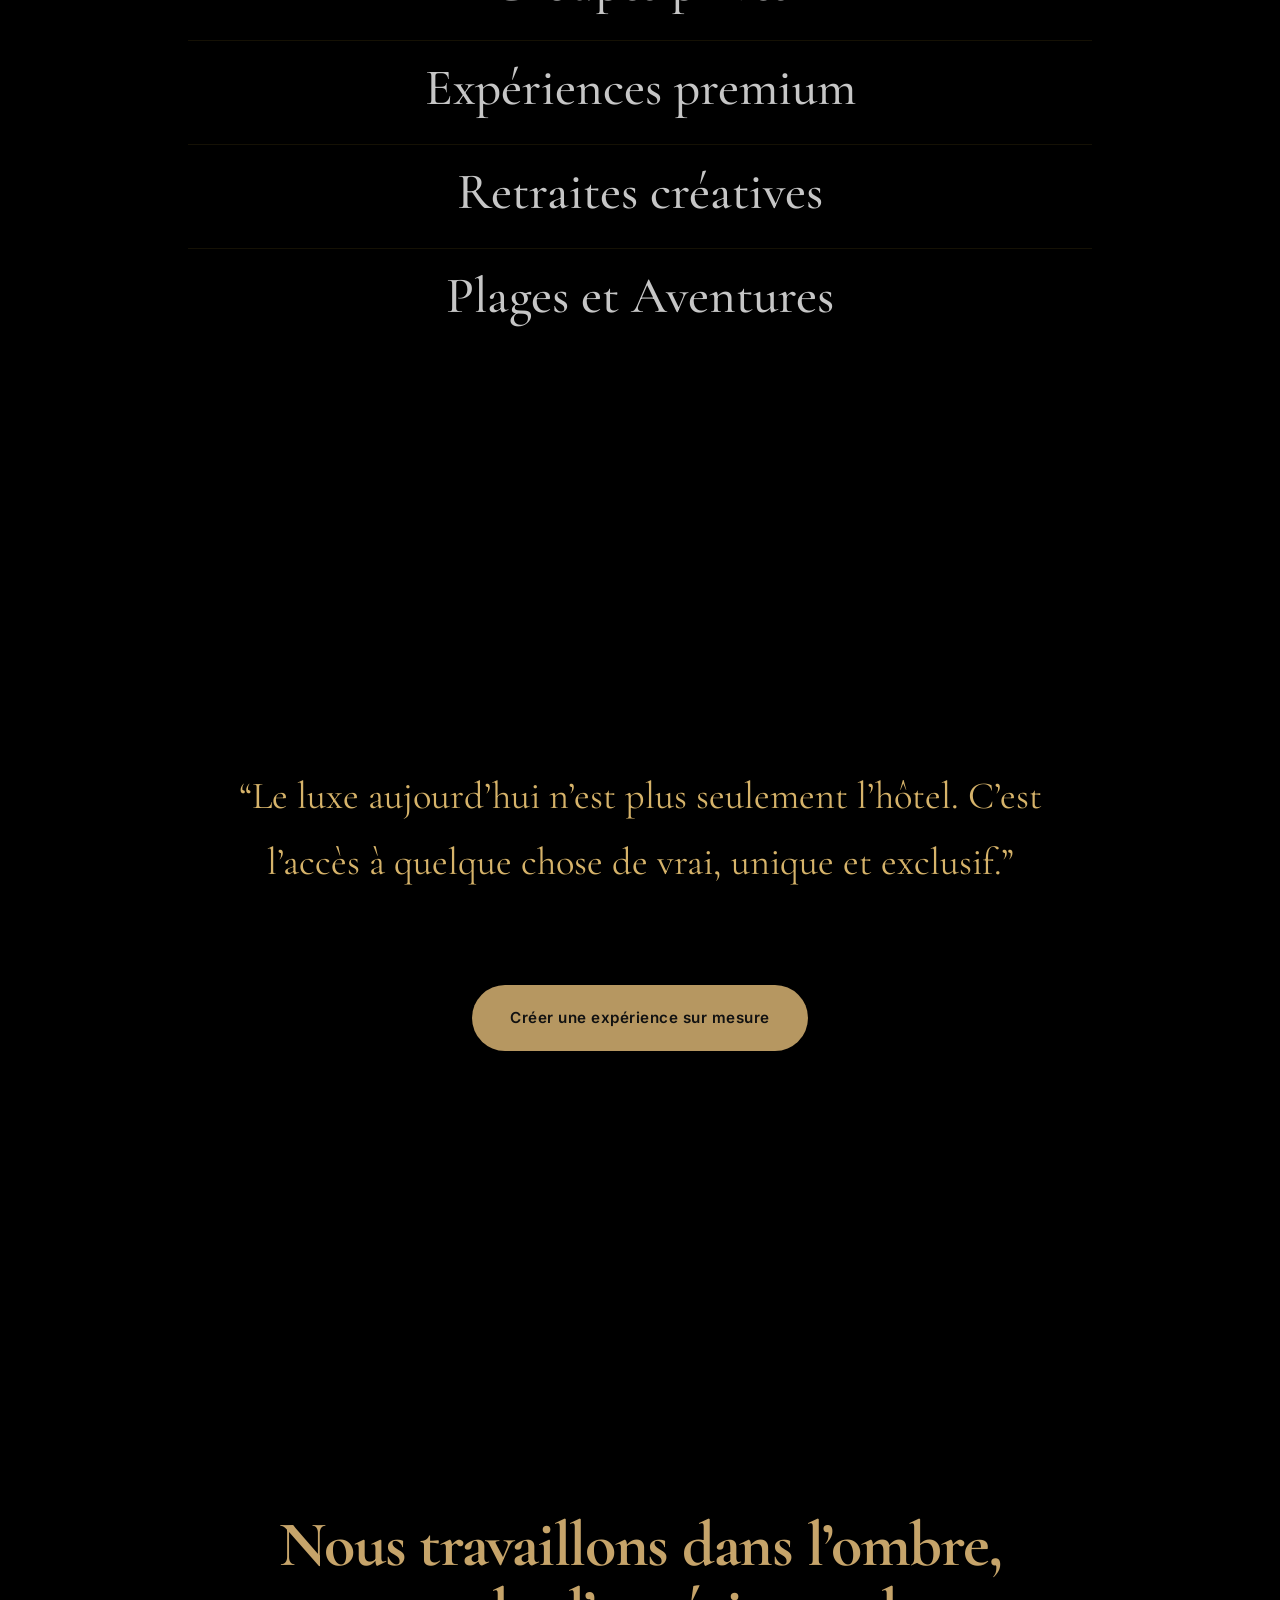
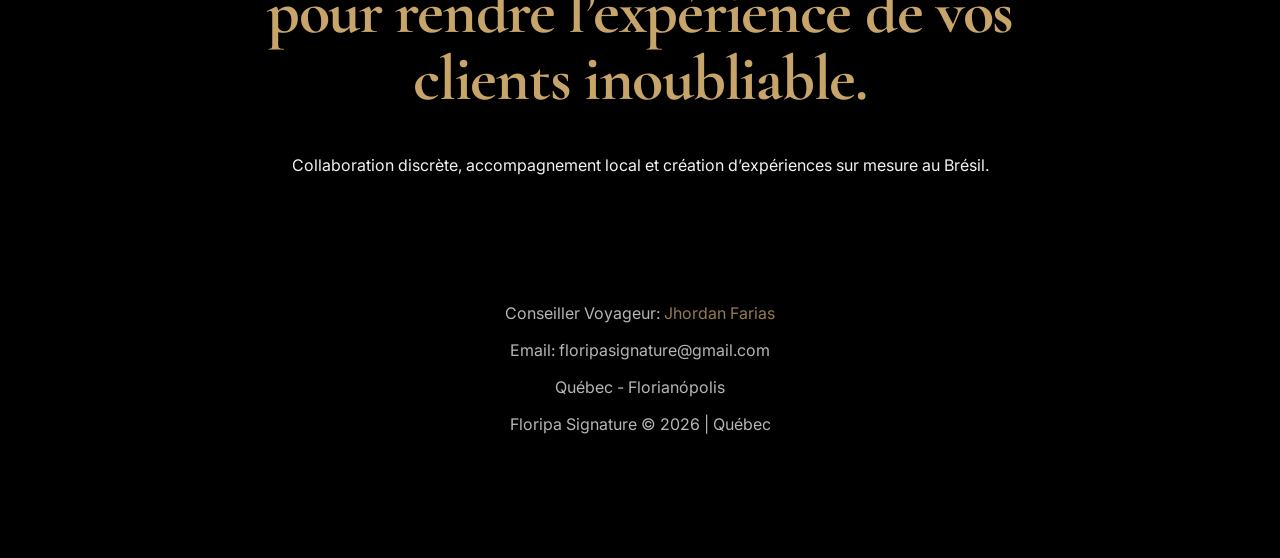
==== commit 39f52e3a: "Refine footer layout and Instagram hyperlink" ====
--- a/index.html
+++ b/index.html
@@ -295,23 +295,25 @@
     et création d’expériences sur mesure au Brésil.
        </p>
 
-        <div class="contact-box">
-            <p>Email: floripasignature@gmail.com</p>
-            <p>Québec - Florianópolis</p>
-    </div>
 </section>
 
 <footer>
-    <p>Floripa Signature © 2026 | Québec</p>
 
     <p>
         Conseiller Voyageur:
-        <a href="https://instagram.com/@heyjhordan"
+        <a href="https://instagram.com/heyjhordan"
            target="_blank"
            class="footer-link">
            Jhordan Farias
         </a>
     </p>
+
+    <p>Email: floripasignature@gmail.com</p>
+
+    <p>Québec - Florianópolis</p>
+
+    <p>Floripa Signature © 2026 | Québec</p>
+
 </footer>
 
 <script>
--- a/style.css
+++ b/style.css
@@ -865,7 +865,14 @@
 footer{
     padding:40px;
     text-align:center;
-    opacity:.7;
+    opacity:.75;
+    display:flex;
+    flex-direction:column;
+    gap:10px;
+}
+
+footer p{
+    margin:0;
 }
 
 .footer-link{
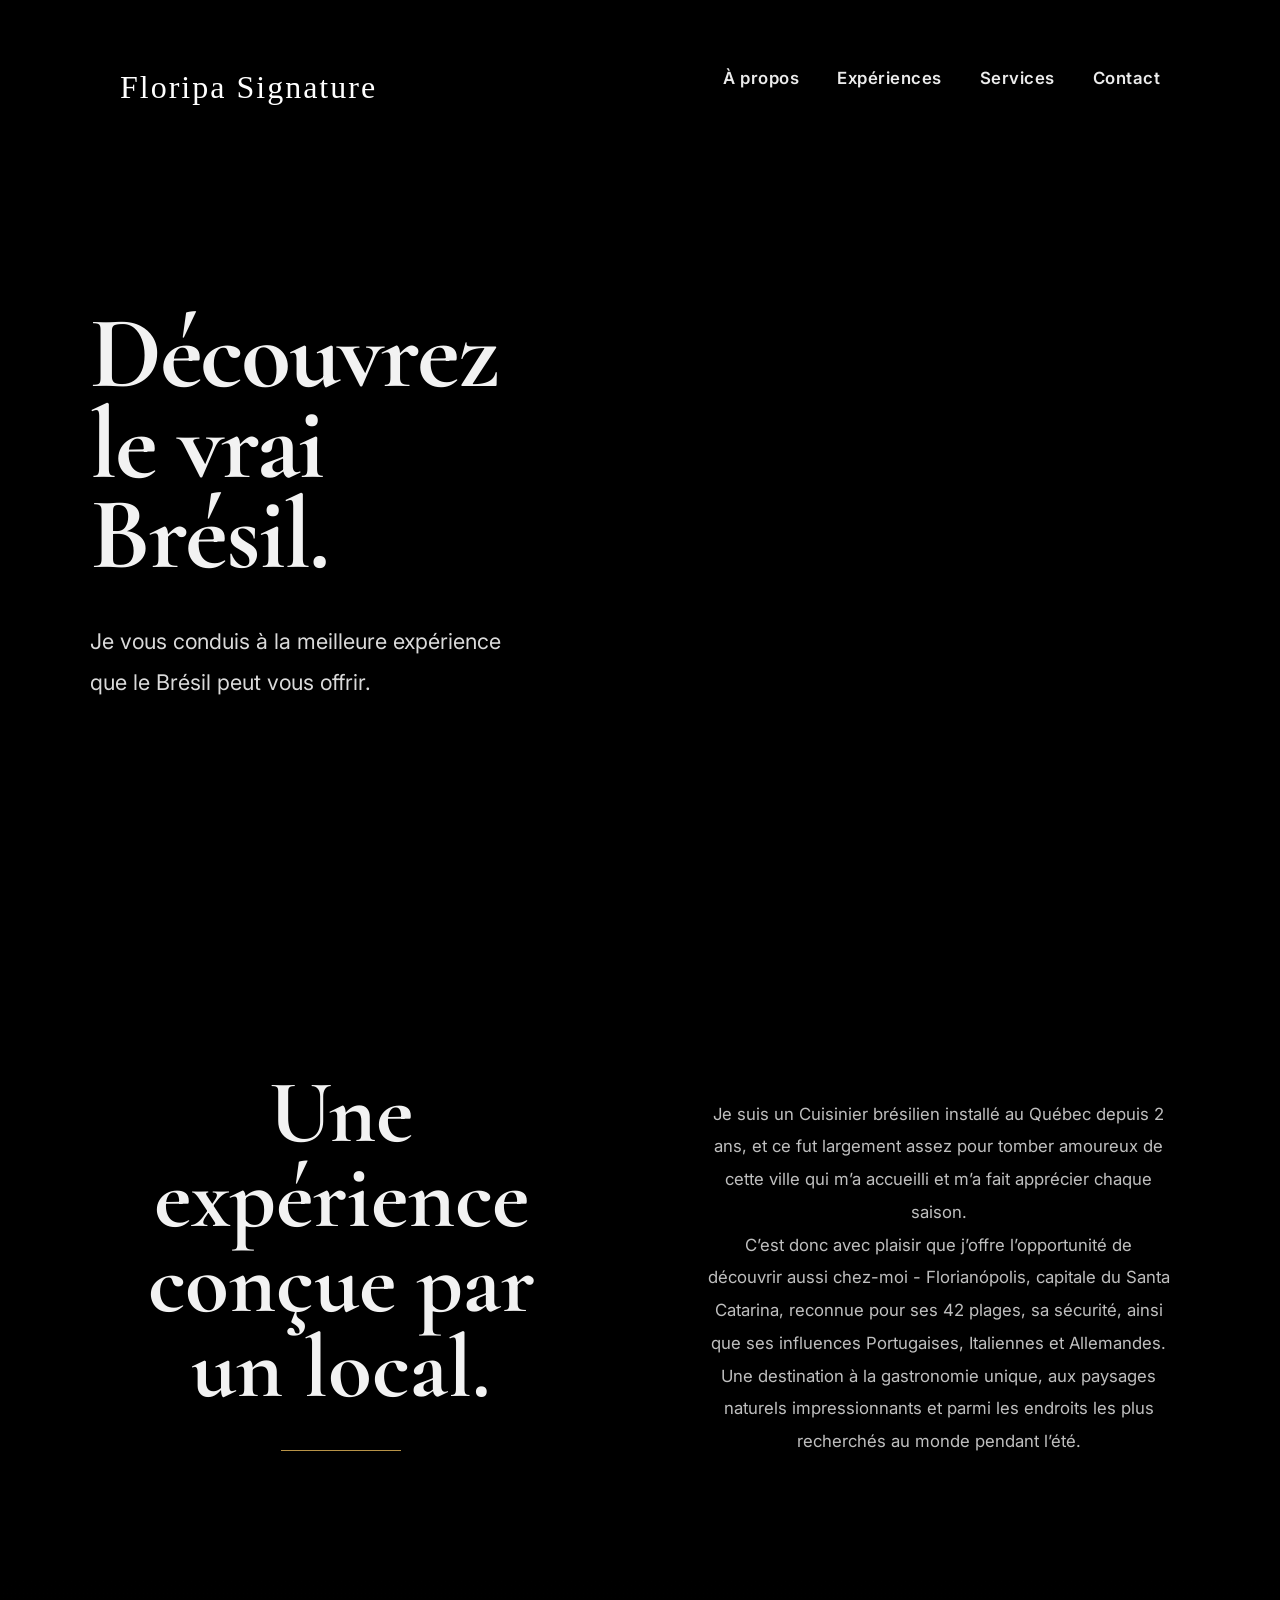
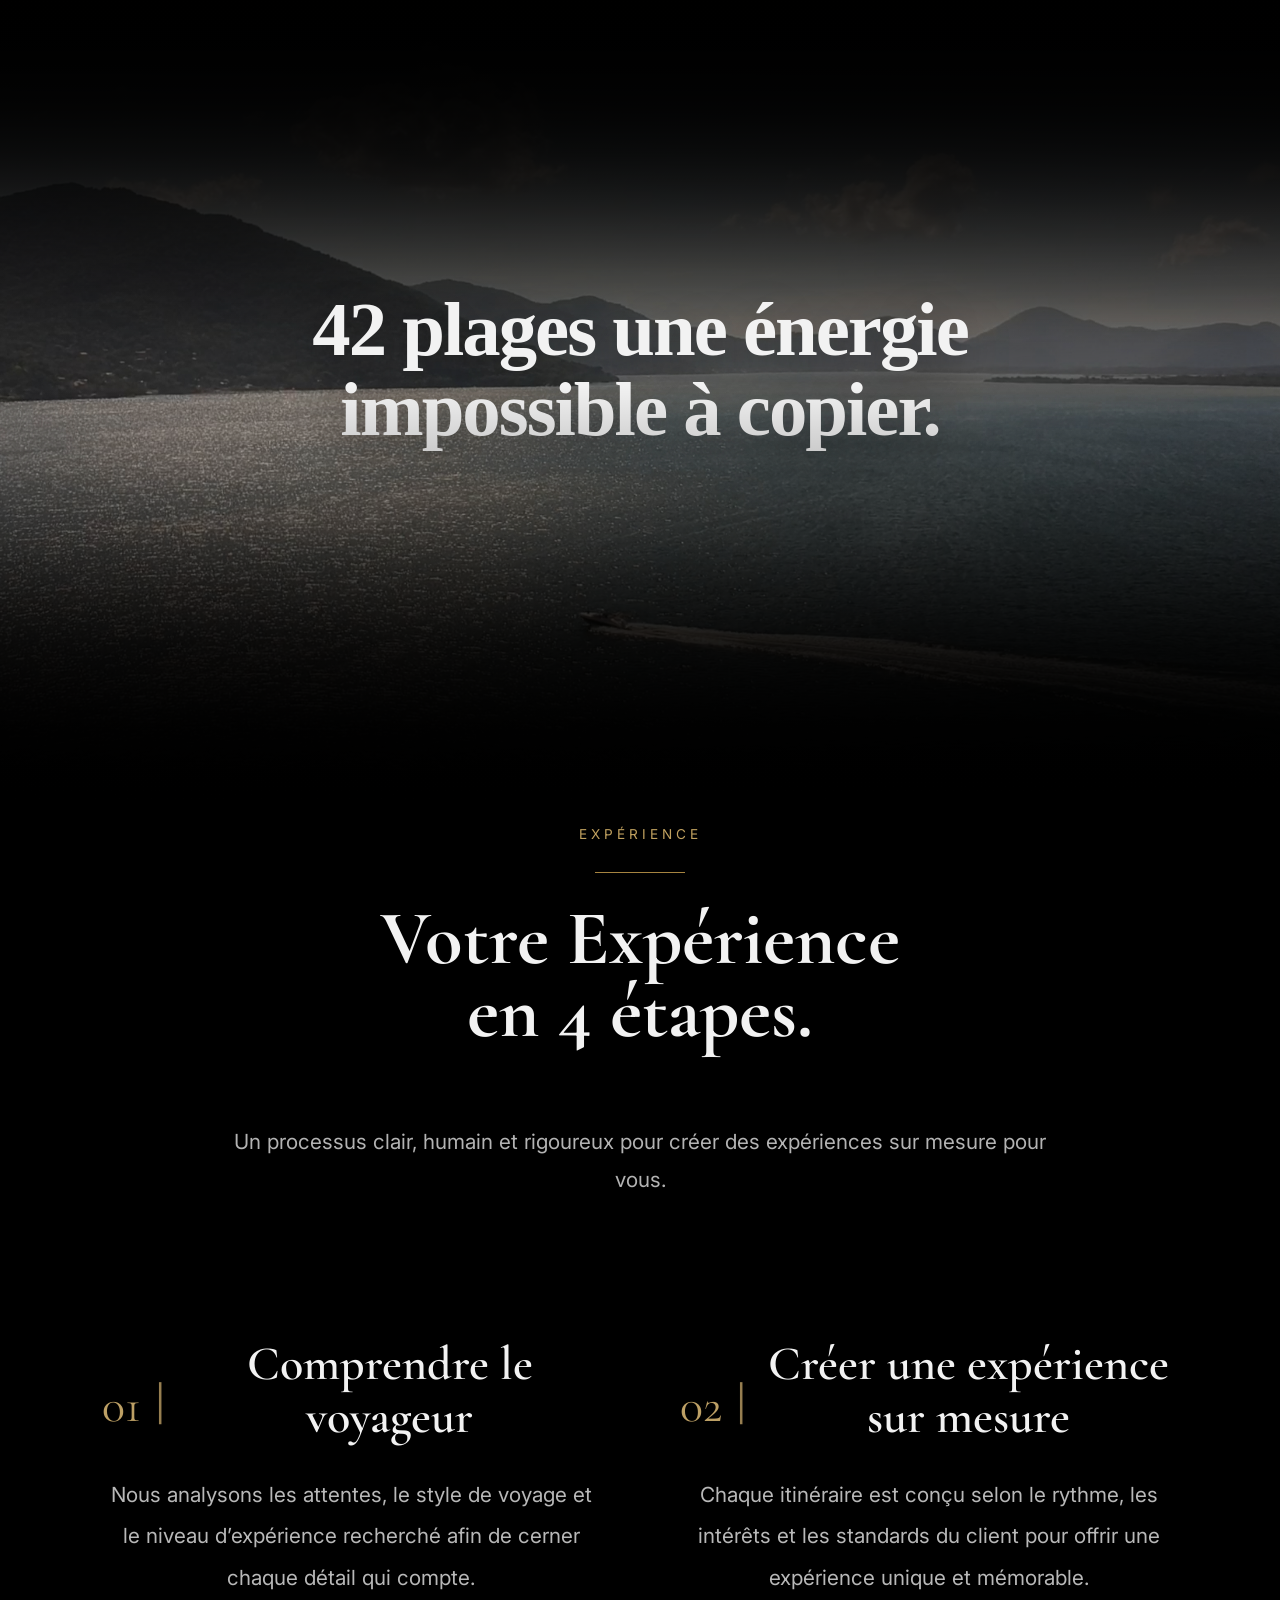
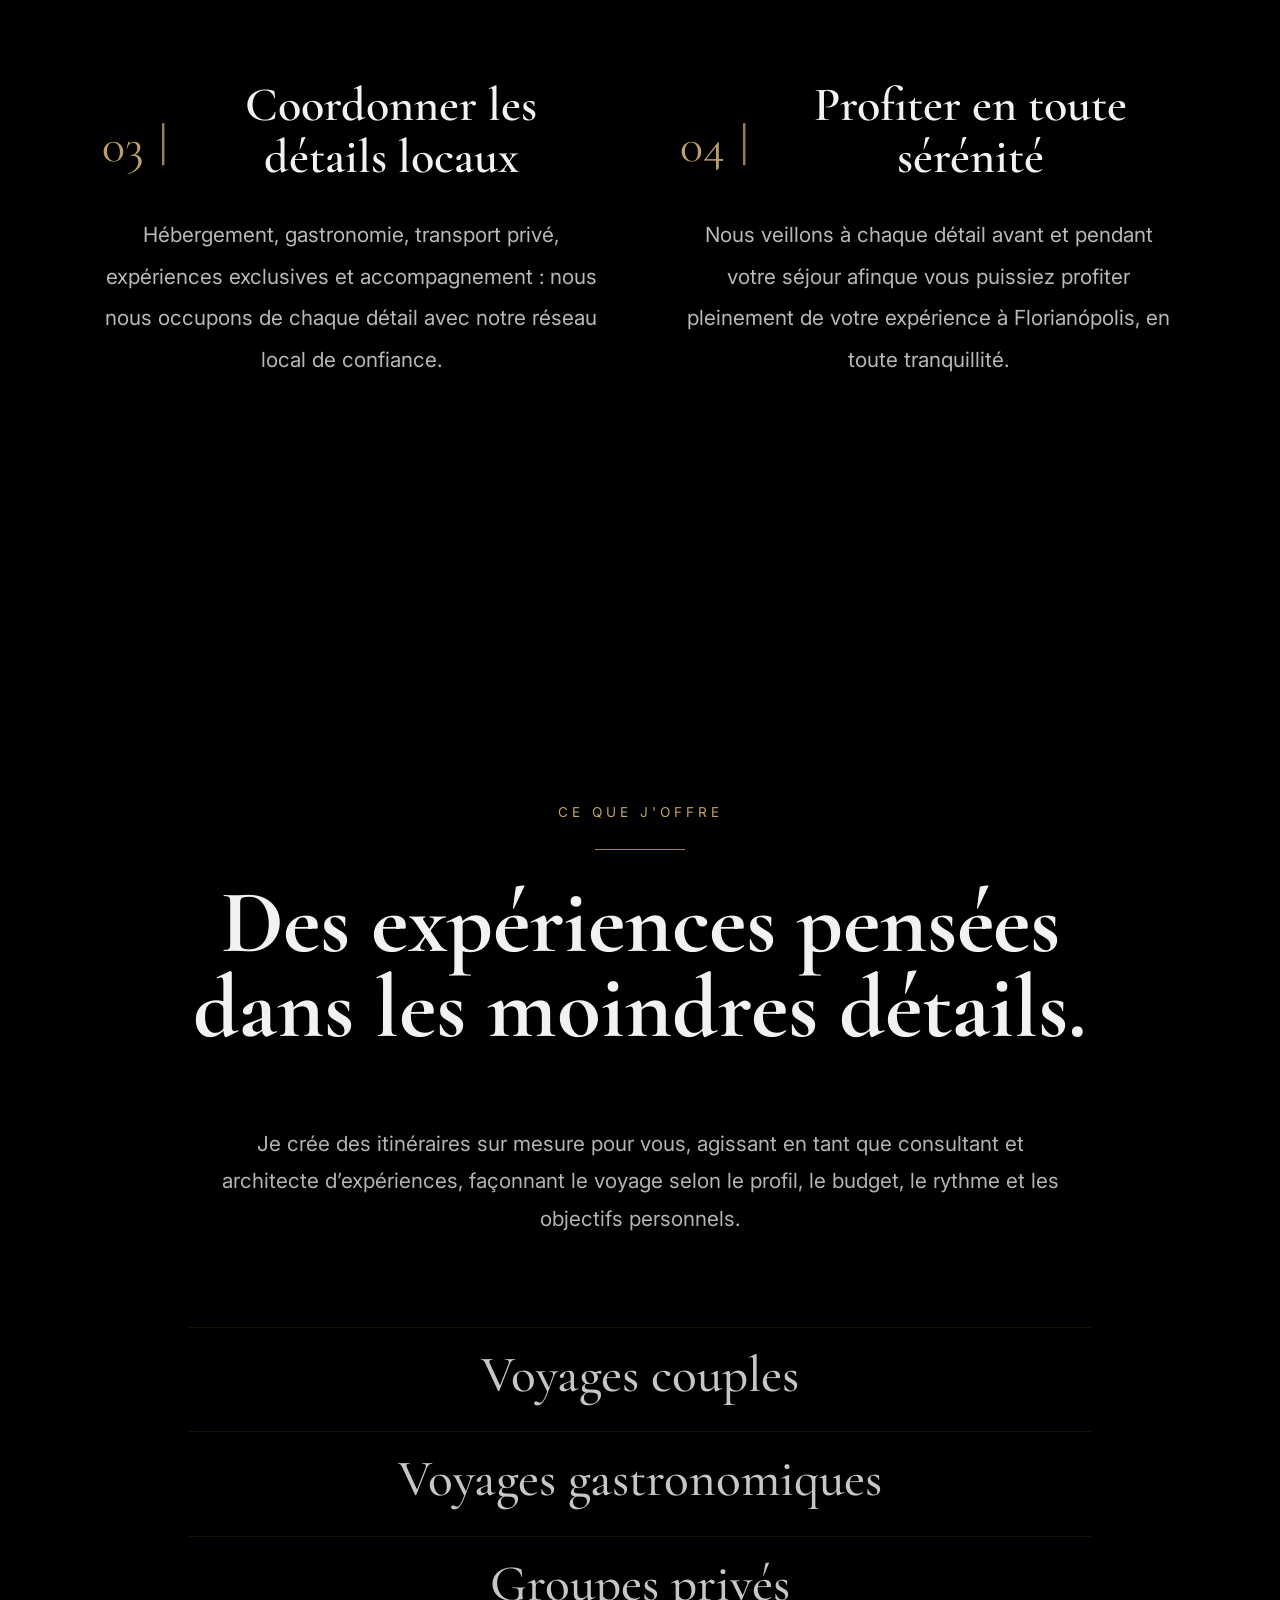
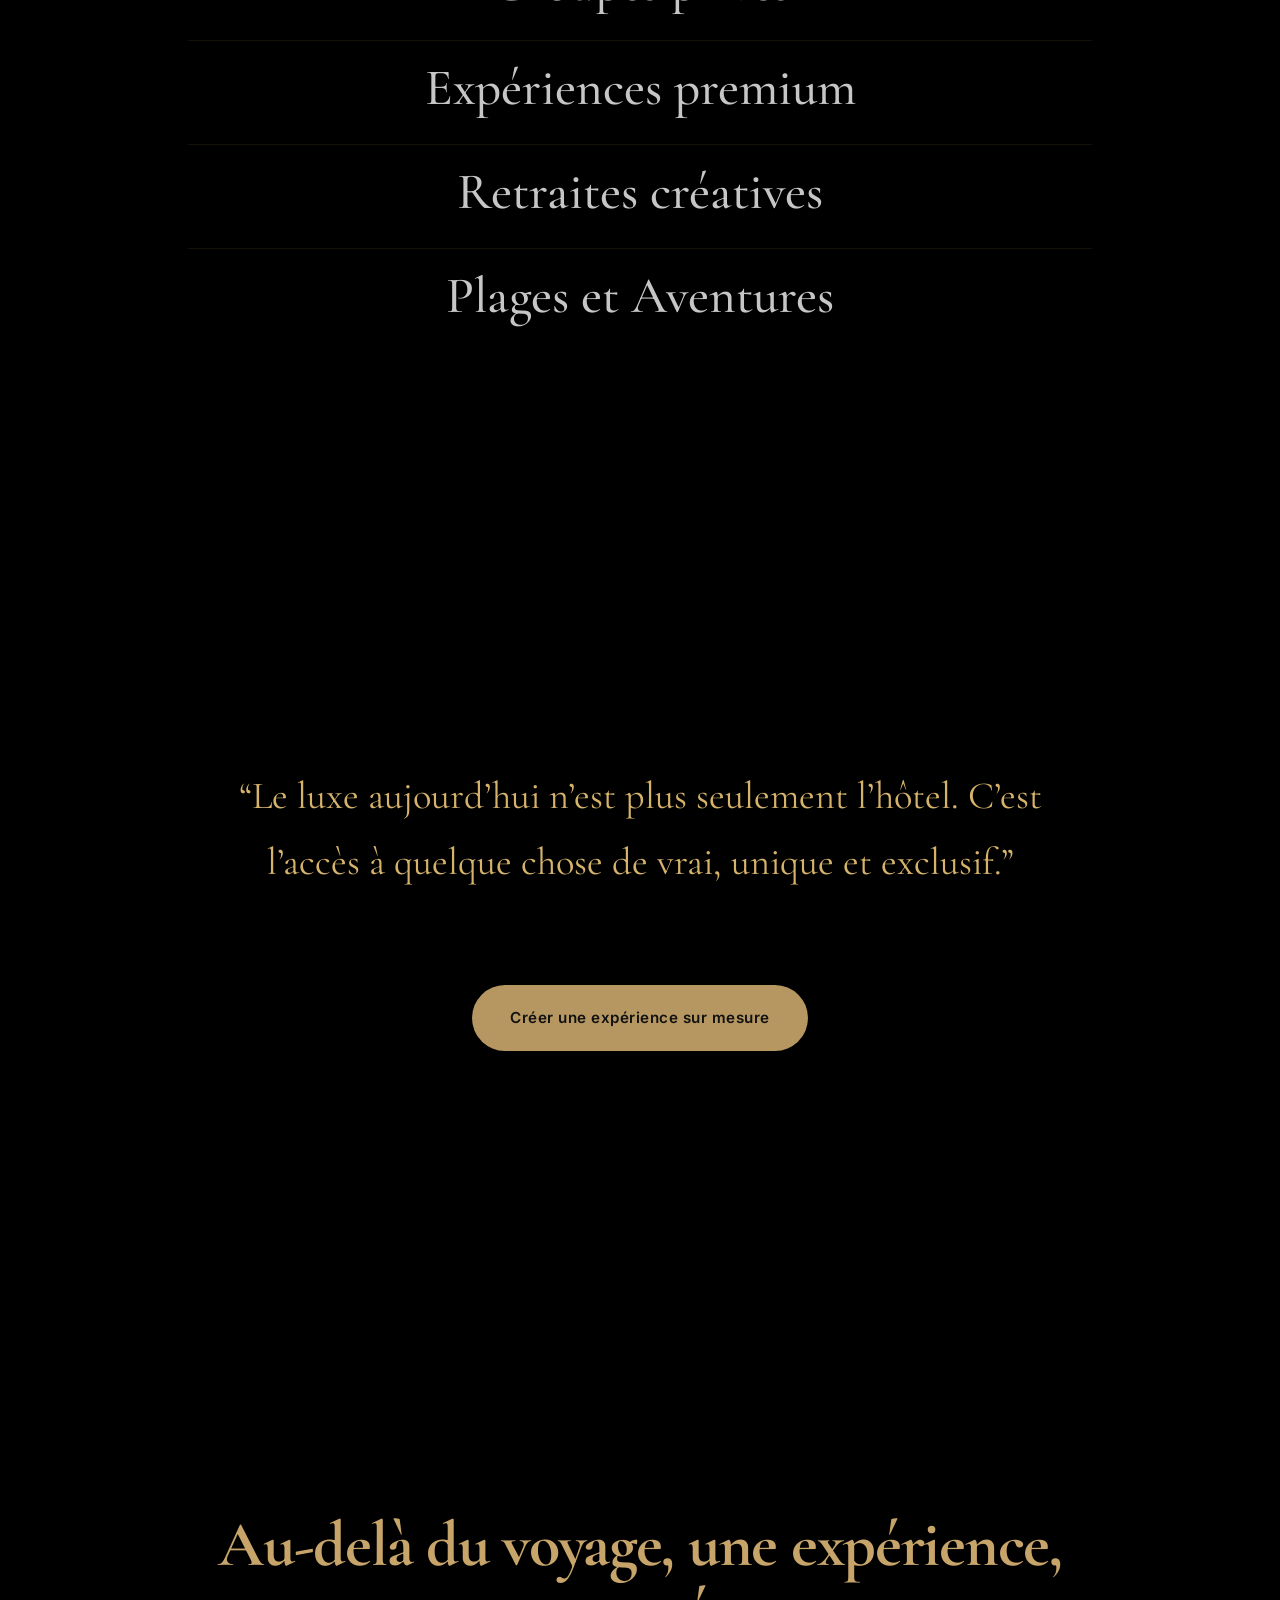
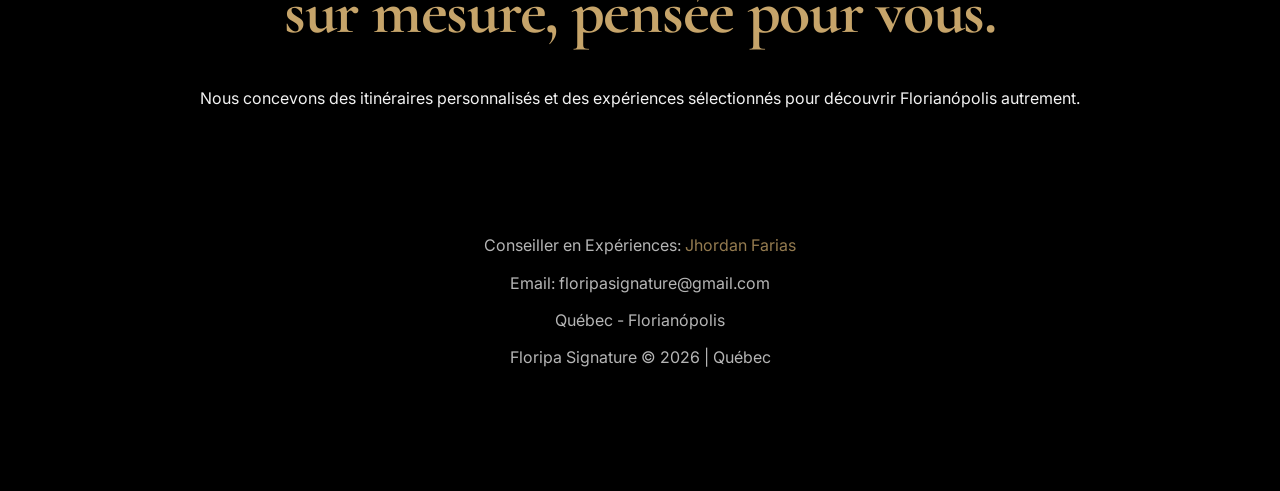
==== commit 7720743c: "Atualiza posicionamento para cliente final" ====
--- a/index.html
+++ b/index.html
@@ -69,15 +69,15 @@
             </div>
             <div>
                 <p>
-Je suis un gastrologue brésilien installé au Québec depuis 2 ans, et ce fut largement assez pour tomber amoureux de cette ville qui m’a accueilli et m’a fait apprécier chaque saison.
+Je suis un Cuisinier brésilien installé au Québec depuis 2 ans, et ce fut largement assez pour tomber amoureux de cette ville qui m’a accueilli et m’a fait apprécier chaque saison.
 </p>
 
 <p>
-C’est donc avec plaisir que j’offre l’opportunité de découvrir aussi mon chez-moi : Florianópolis, capitale du Santa Catarina, reconnue pour ses 42 plages, sa sécurité, ainsi que ses influences portugaises, italiennes et allemandes.
+C’est donc avec plaisir que j’offre l’opportunité de découvrir aussi chez-moi - Florianópolis, capitale du Santa Catarina, reconnue pour ses 42 plages, sa sécurité, ainsi que ses influences Portugaises, Italiennes et Allemandes.
 </p>
 
 <p>
-Une destination à la gastronomie unique, aux paysages naturels impressionnants et parmi les endroits les plus recherchés au monde durant l’été.
+Une destination à la gastronomie unique, aux paysages naturels impressionnants et parmi les endroits les plus recherchés au monde pendant l’été.
 </p>
                 </p>
             </div>
@@ -104,16 +104,16 @@
 
     <div class="section-header">
 
-        <span class="section-tag">COLLABORATION</span>
+        <span class="section-tag">EXPÉRIENCE</span>
     
         <h2>
-            Comment fonctionne <br>
-            la collaboration
+            Votre Expérience <br>
+            en 4 étapes.
         </h2>
         <p class="process-intro">
 
     Un processus clair, humain et rigoureux pour créer
-    des expériences sur mesure, en partenariat avec votre agence.
+    des expériences sur mesure pour vous.
 </p>
 
     </div>
@@ -204,15 +204,15 @@
 
             <span class="process-pipe">|</span>
 
-            <h3>Collaborer discrètement</h3>
-
-        </div>
-
-        <p>
-            Nous soutenons les agences dans l’ombre,
-            tout en enrichissant l’expérience proposée
-            à vos clients, dans le respect total de
-            votre relation.
+            <h3>Profiter en toute sérénité</h3>
+
+        </div>
+
+        <p>
+            Nous veillons à chaque détail avant et pendant
+            votre séjour afinque vous puissiez profiter
+            pleinement de votre expérience à Florianópolis,
+            en toute tranquillité.
         </p>
 
     </div>
@@ -239,7 +239,7 @@
 
             <p class="process-intro">
 
-                Je crée des itinéraires sur mesure pour votre client, agissant en tant que consultant et architecte d’expériences, façonnant le voyage selon le profil, le budget, le rythme et les objectifs personnels.
+                Je crée des itinéraires sur mesure pour vous, agissant en tant que consultant et architecte d’expériences, façonnant le voyage selon le profil, le budget, le rythme et les objectifs personnels.
 
             </p>
 
@@ -286,13 +286,13 @@
     <div class="container">
 
         <h2>
-    Nous travaillons dans l’ombre,<br>
-    pour rendre l’expérience de vos clients inoubliable.
+    Au-delà du voyage, une expérience,<br>
+    sur mesure, pensée pour vous.
         </h2>
 
         <p>
-    Collaboration discrète, accompagnement local
-    et création d’expériences sur mesure au Brésil.
+    Nous concevons des itinéraires personnalisés et des
+    expériences sélectionnés pour découvrir Florianópolis autrement.
        </p>
 
 </section>
@@ -300,7 +300,7 @@
 <footer>
 
     <p>
-        Conseiller Voyageur:
+        Conseiller en Expériences:
         <a href="https://instagram.com/heyjhordan"
            target="_blank"
            class="footer-link">
--- a/style.css
+++ b/style.css
@@ -883,6 +883,10 @@
 
 .footer-link:hover{
     opacity:.75;
+}
+
+.contact-section .container {
+    padding-top: 40px;
 }
 
 
@@ -1702,4 +1706,11 @@
     padding-bottom:60px;
 }
 
+#contact .container {
+    padding-top: 40px !important;
+}
+
+.testimonial .container{
+    padding-top:80px !important;
+}
 }
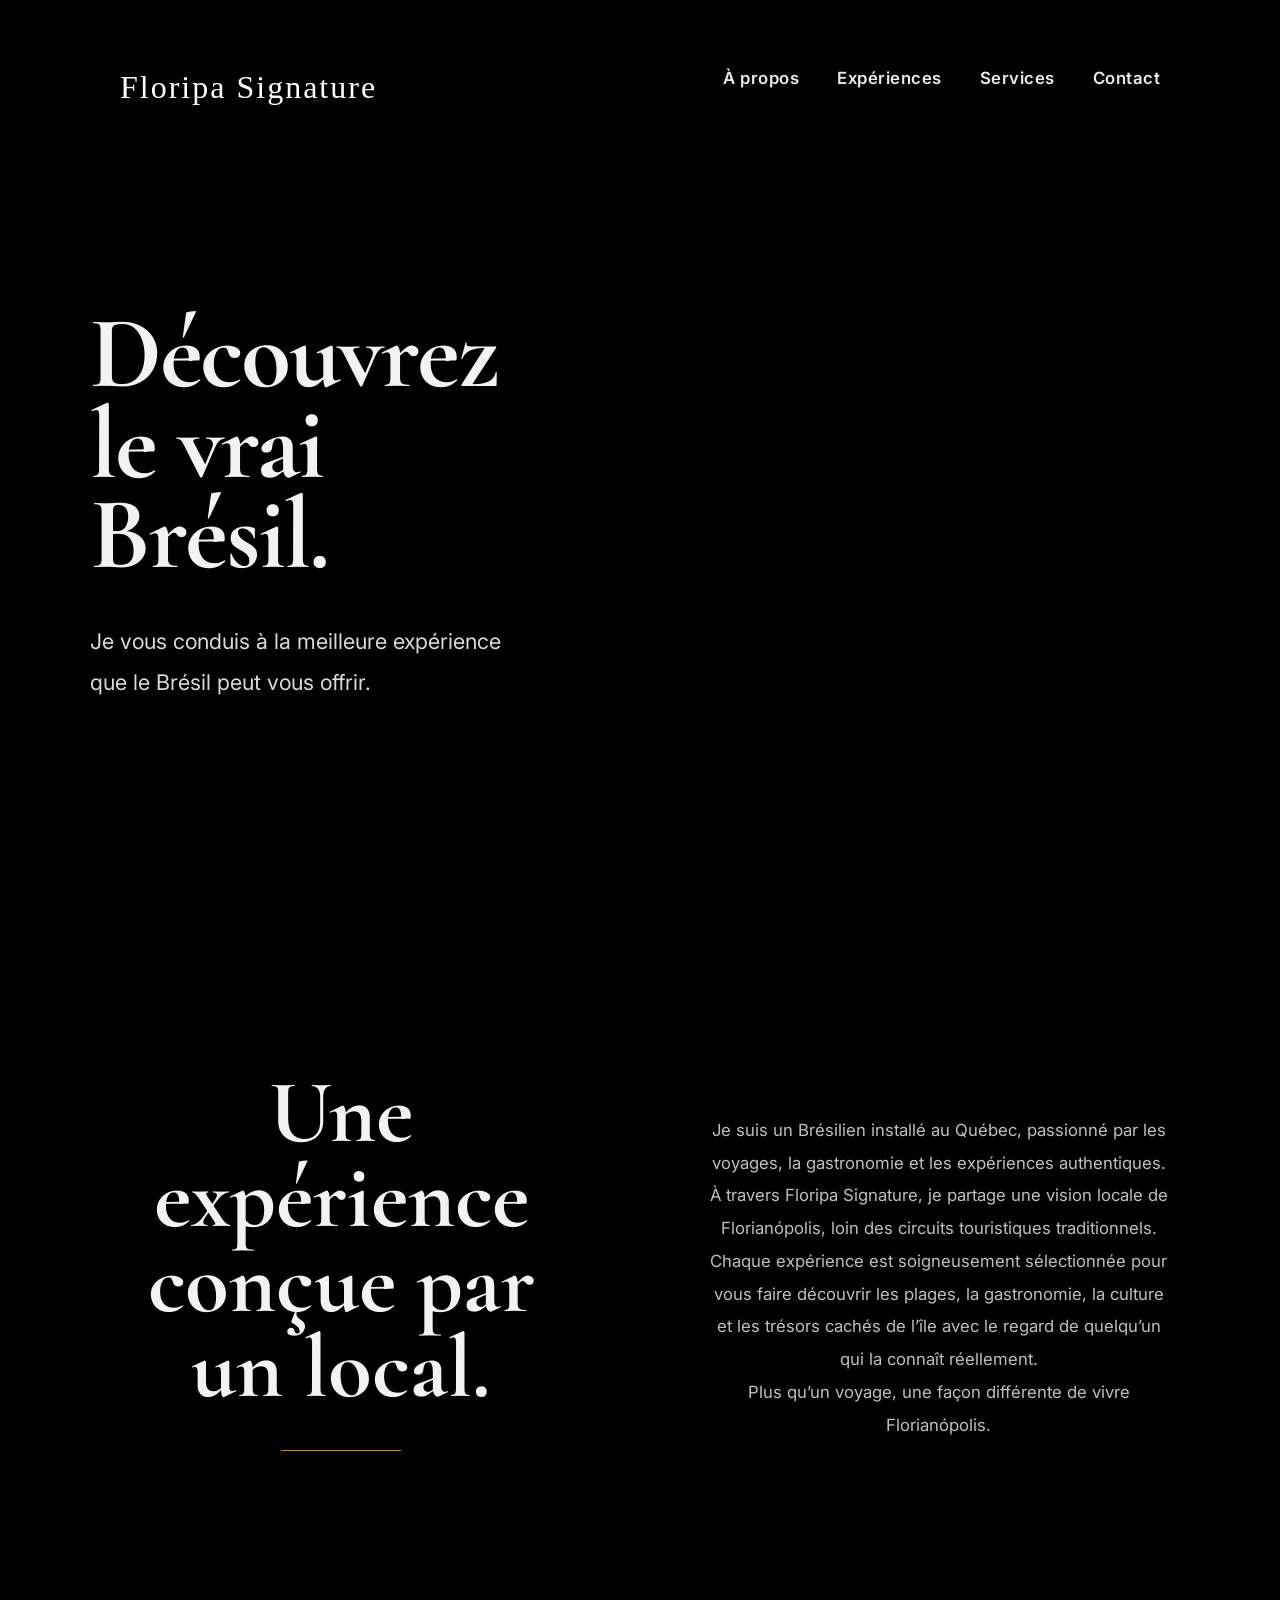
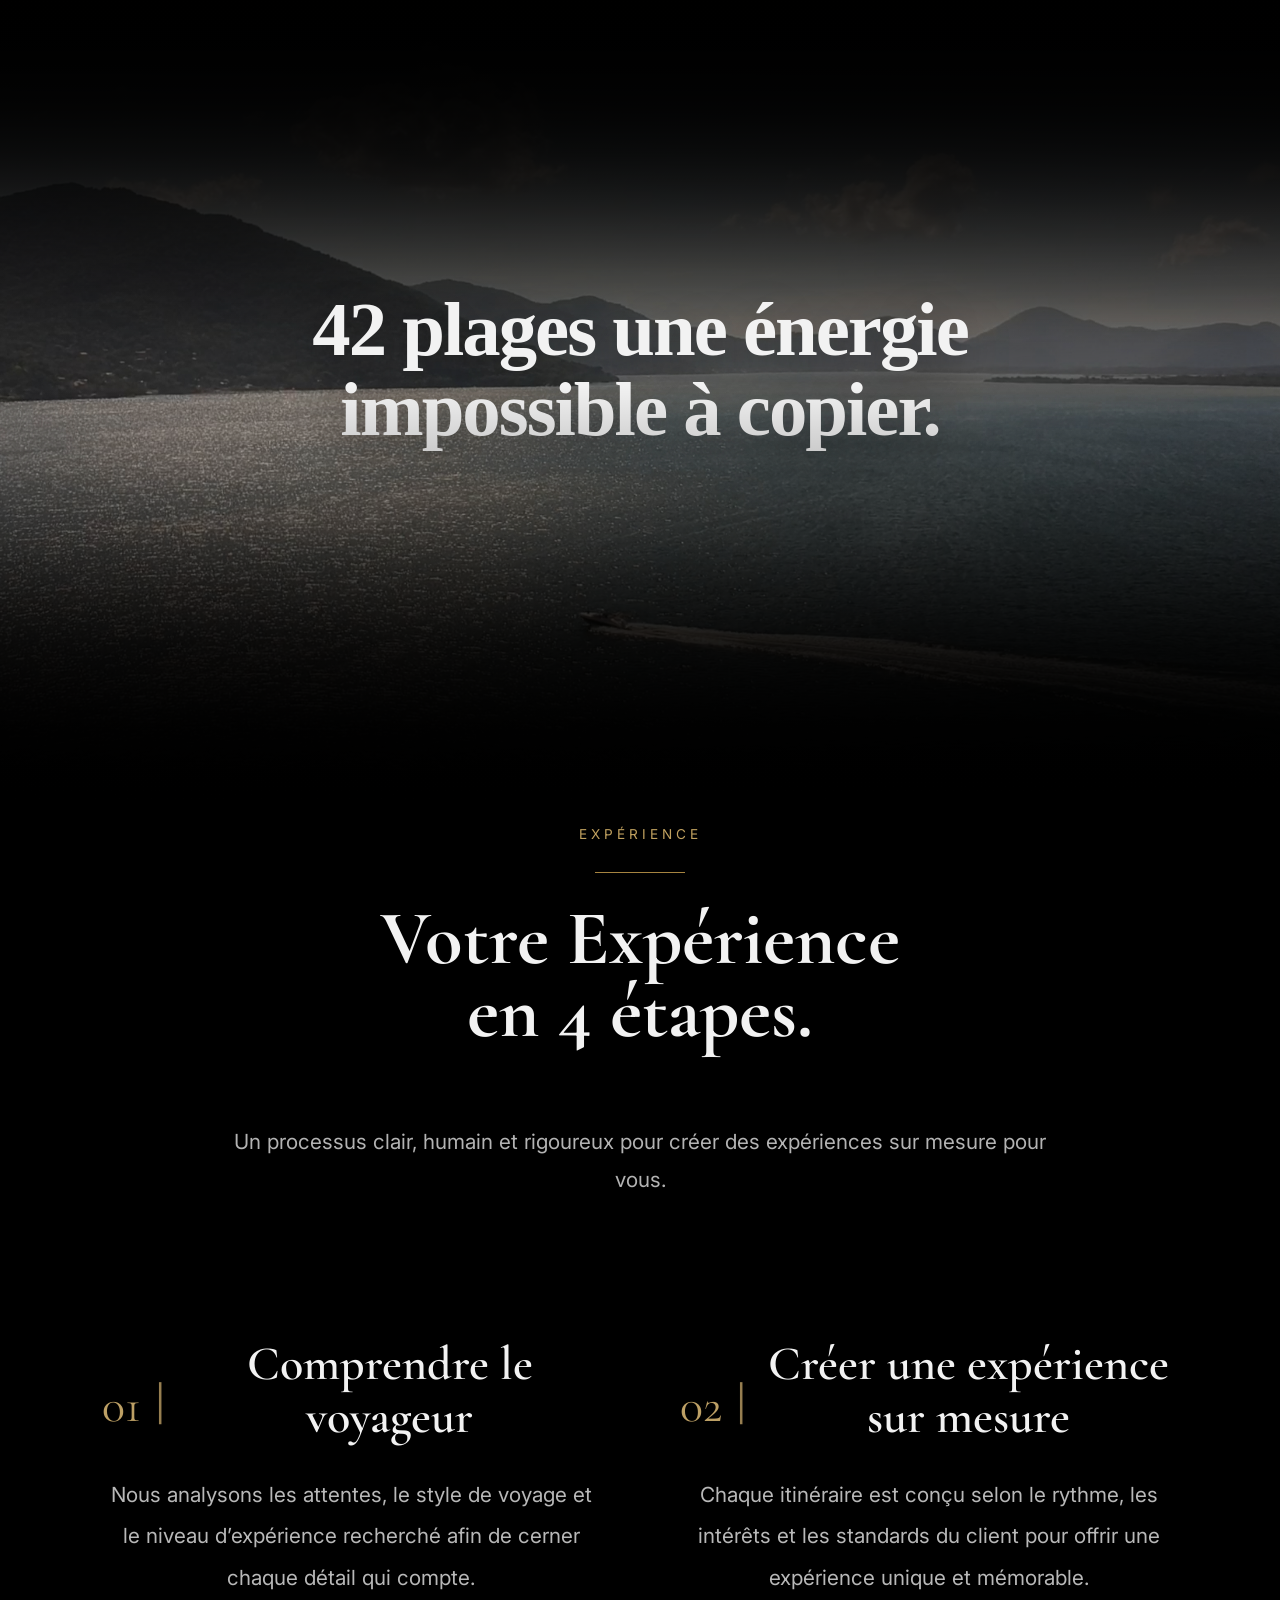
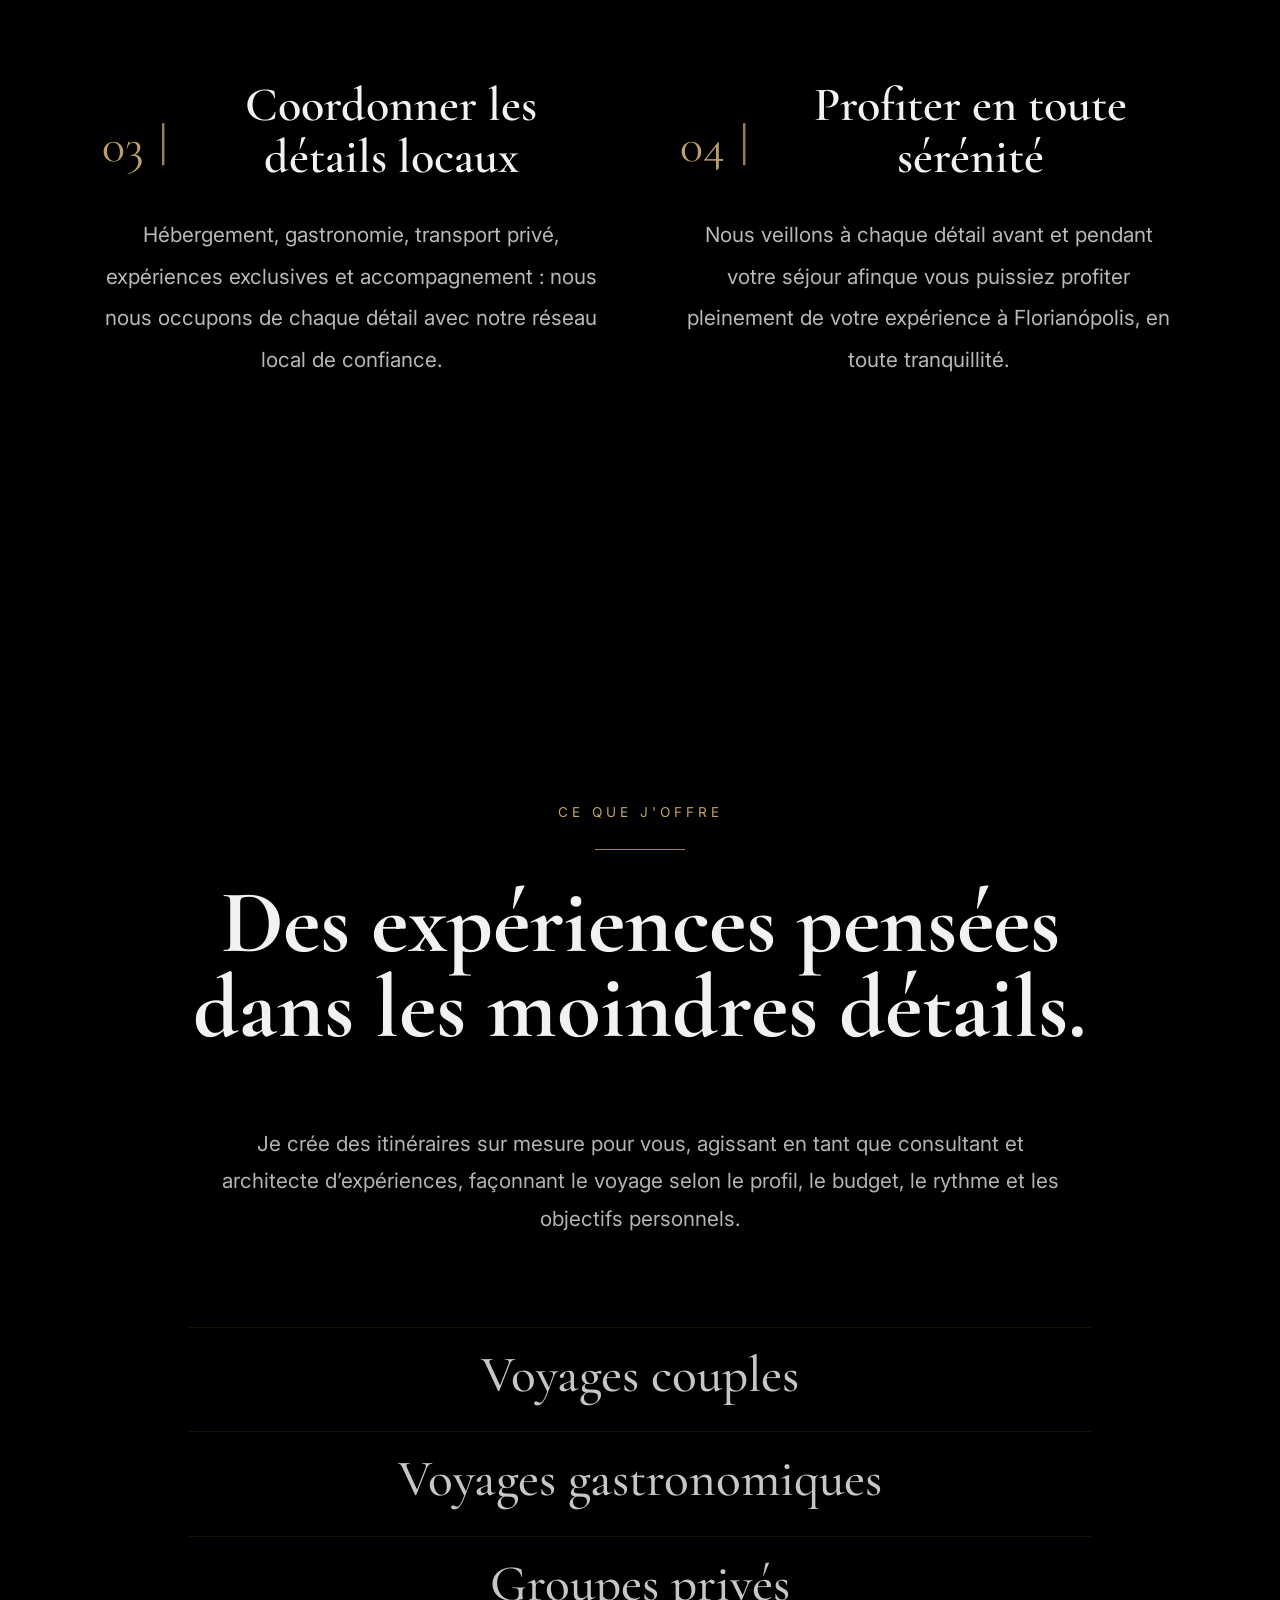
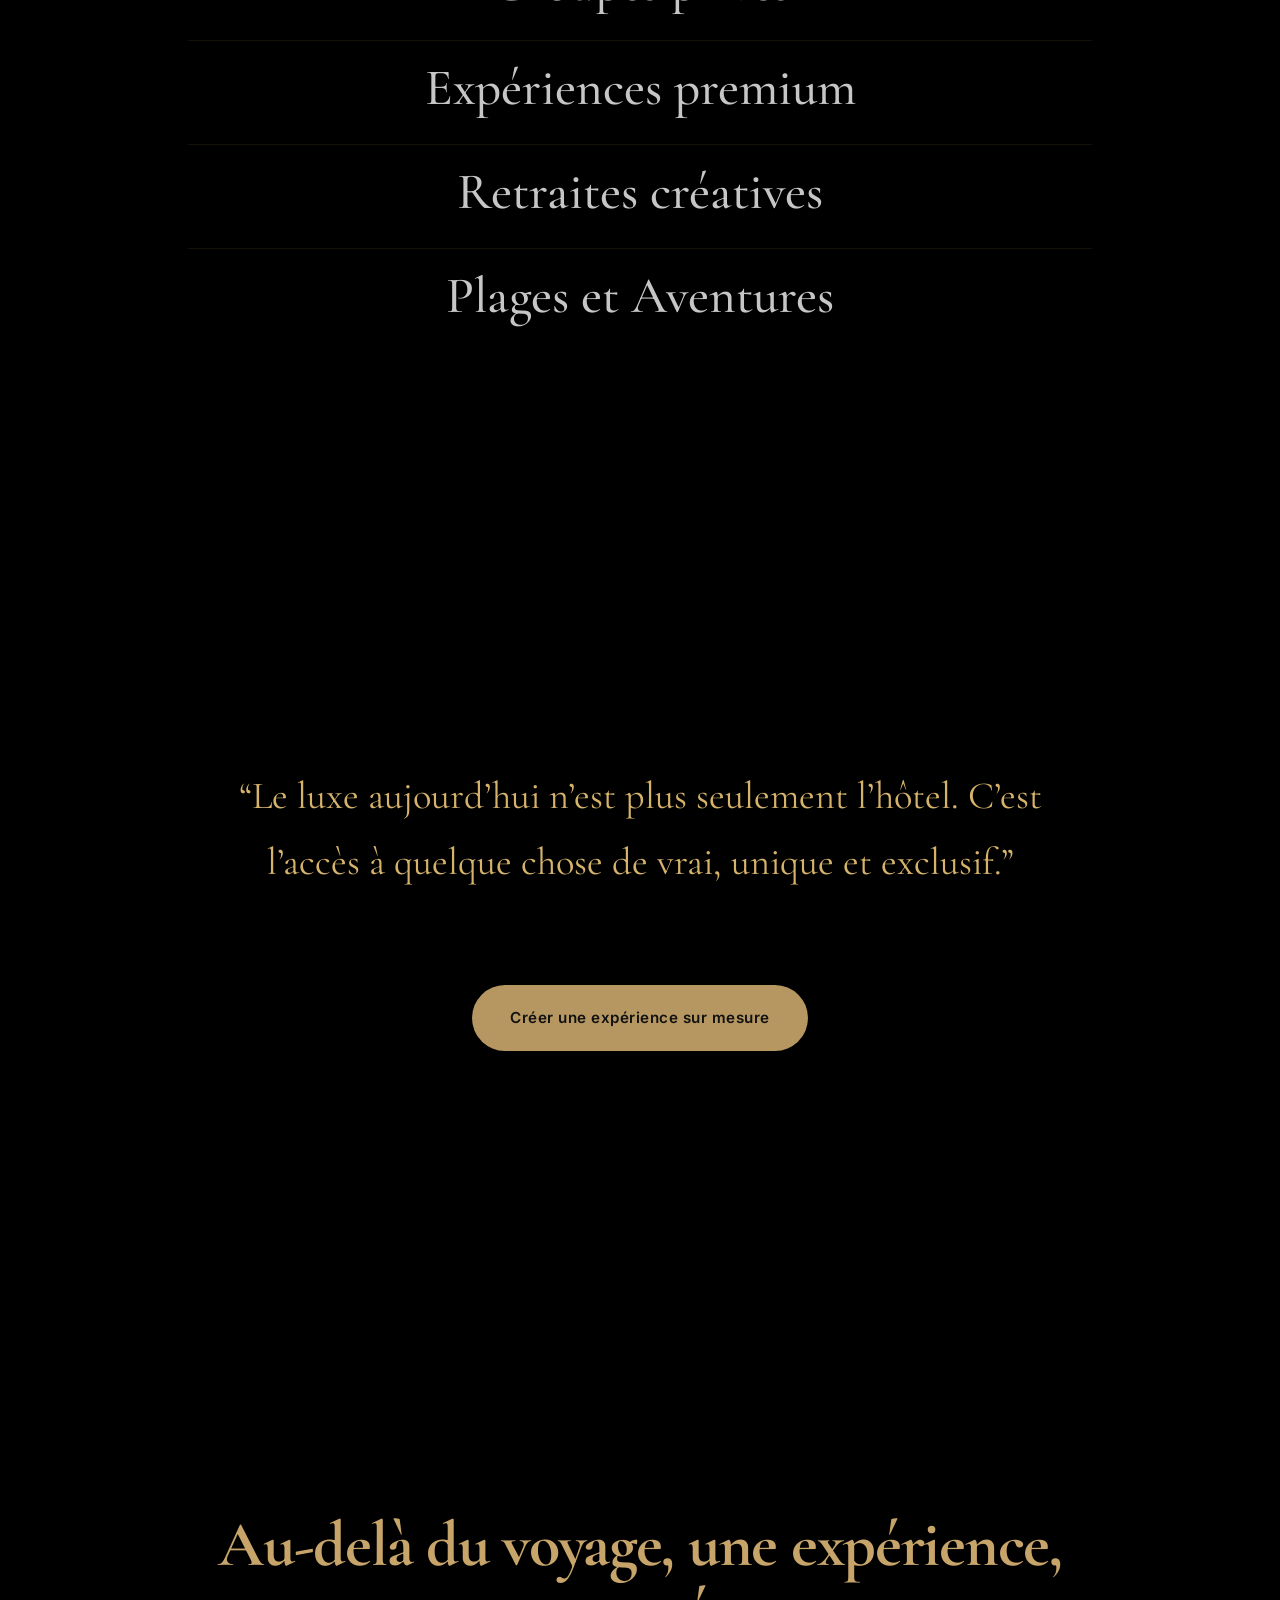
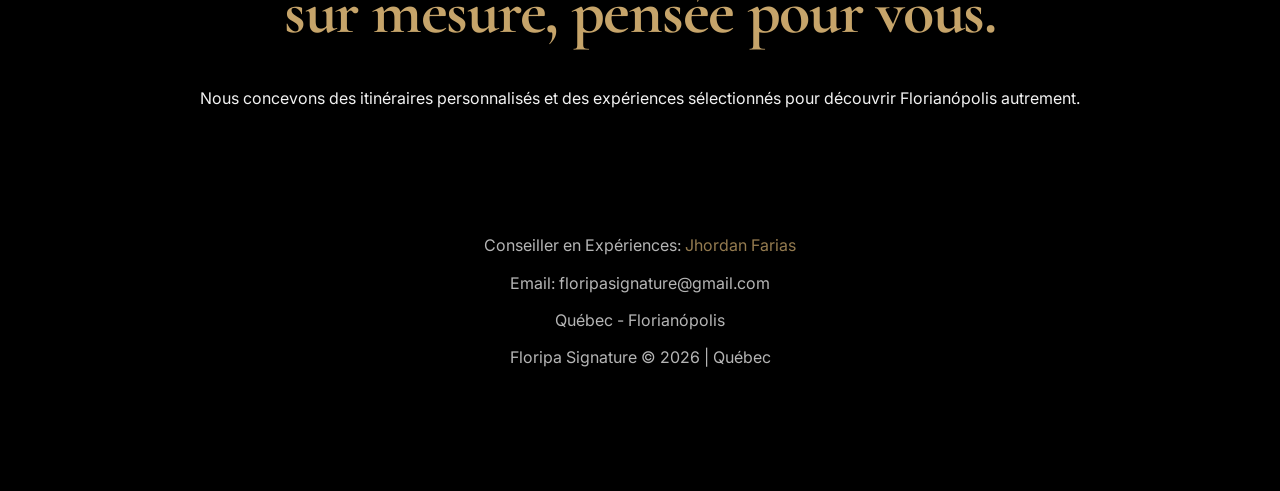
==== commit fa6c97d8: "Atualiza narrativa de autoridade local" ====
--- a/index.html
+++ b/index.html
@@ -69,15 +69,20 @@
             </div>
             <div>
                 <p>
-Je suis un Cuisinier brésilien installé au Québec depuis 2 ans, et ce fut largement assez pour tomber amoureux de cette ville qui m’a accueilli et m’a fait apprécier chaque saison.
+Je suis un Brésilien installé au Québec, passionné par les voyages, la gastronomie et les expériences authentiques.
 </p>
 
 <p>
-C’est donc avec plaisir que j’offre l’opportunité de découvrir aussi chez-moi - Florianópolis, capitale du Santa Catarina, reconnue pour ses 42 plages, sa sécurité, ainsi que ses influences Portugaises, Italiennes et Allemandes.
+À travers Floripa Signature, je partage une vision locale de Florianópolis, loin des circuits touristiques traditionnels.
 </p>
 
 <p>
-Une destination à la gastronomie unique, aux paysages naturels impressionnants et parmi les endroits les plus recherchés au monde pendant l’été.
+Chaque expérience est soigneusement sélectionnée pour vous faire découvrir les plages, la gastronomie, la culture et les trésors cachés de l’île avec le regard de quelqu’un qui la connaît réellement.
+</p>
+
+<p>
+    Plus qu’un voyage, une façon différente de vivre Florianópolis.
+
 </p>
                 </p>
             </div>
